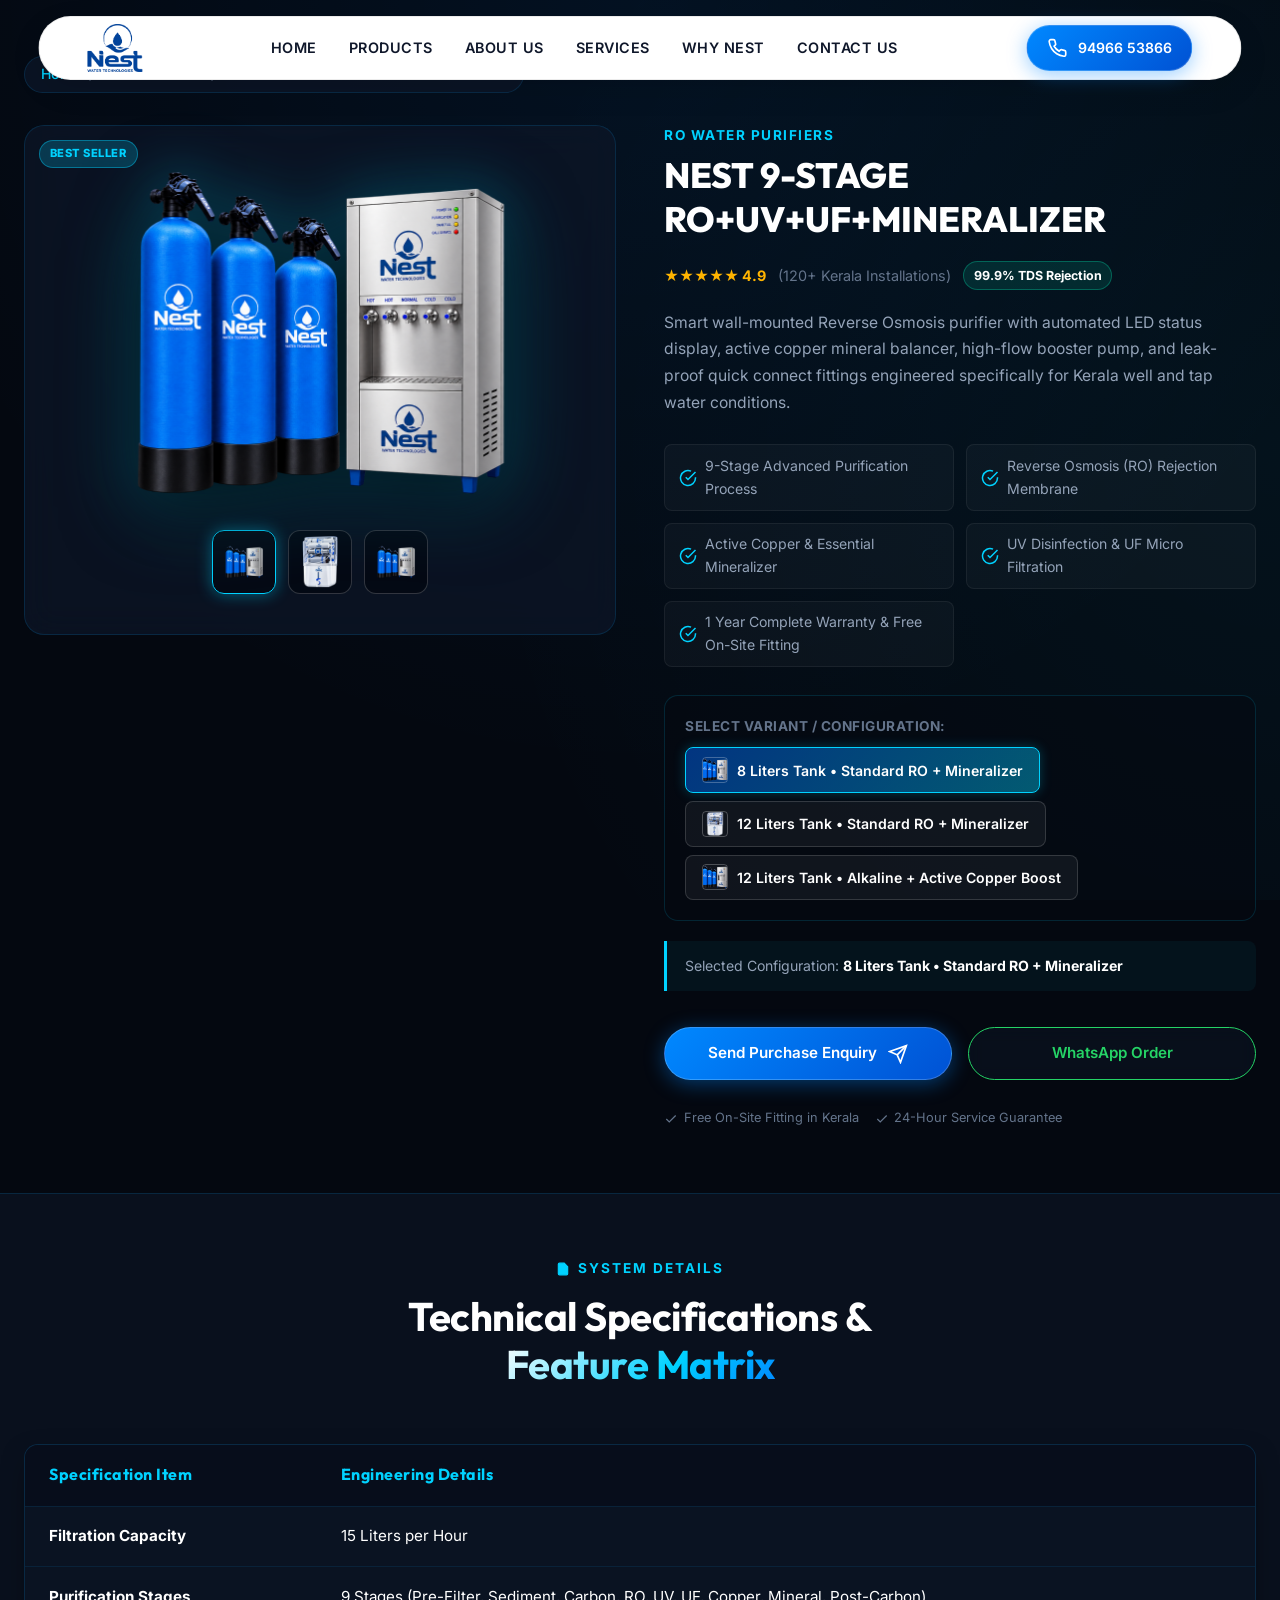
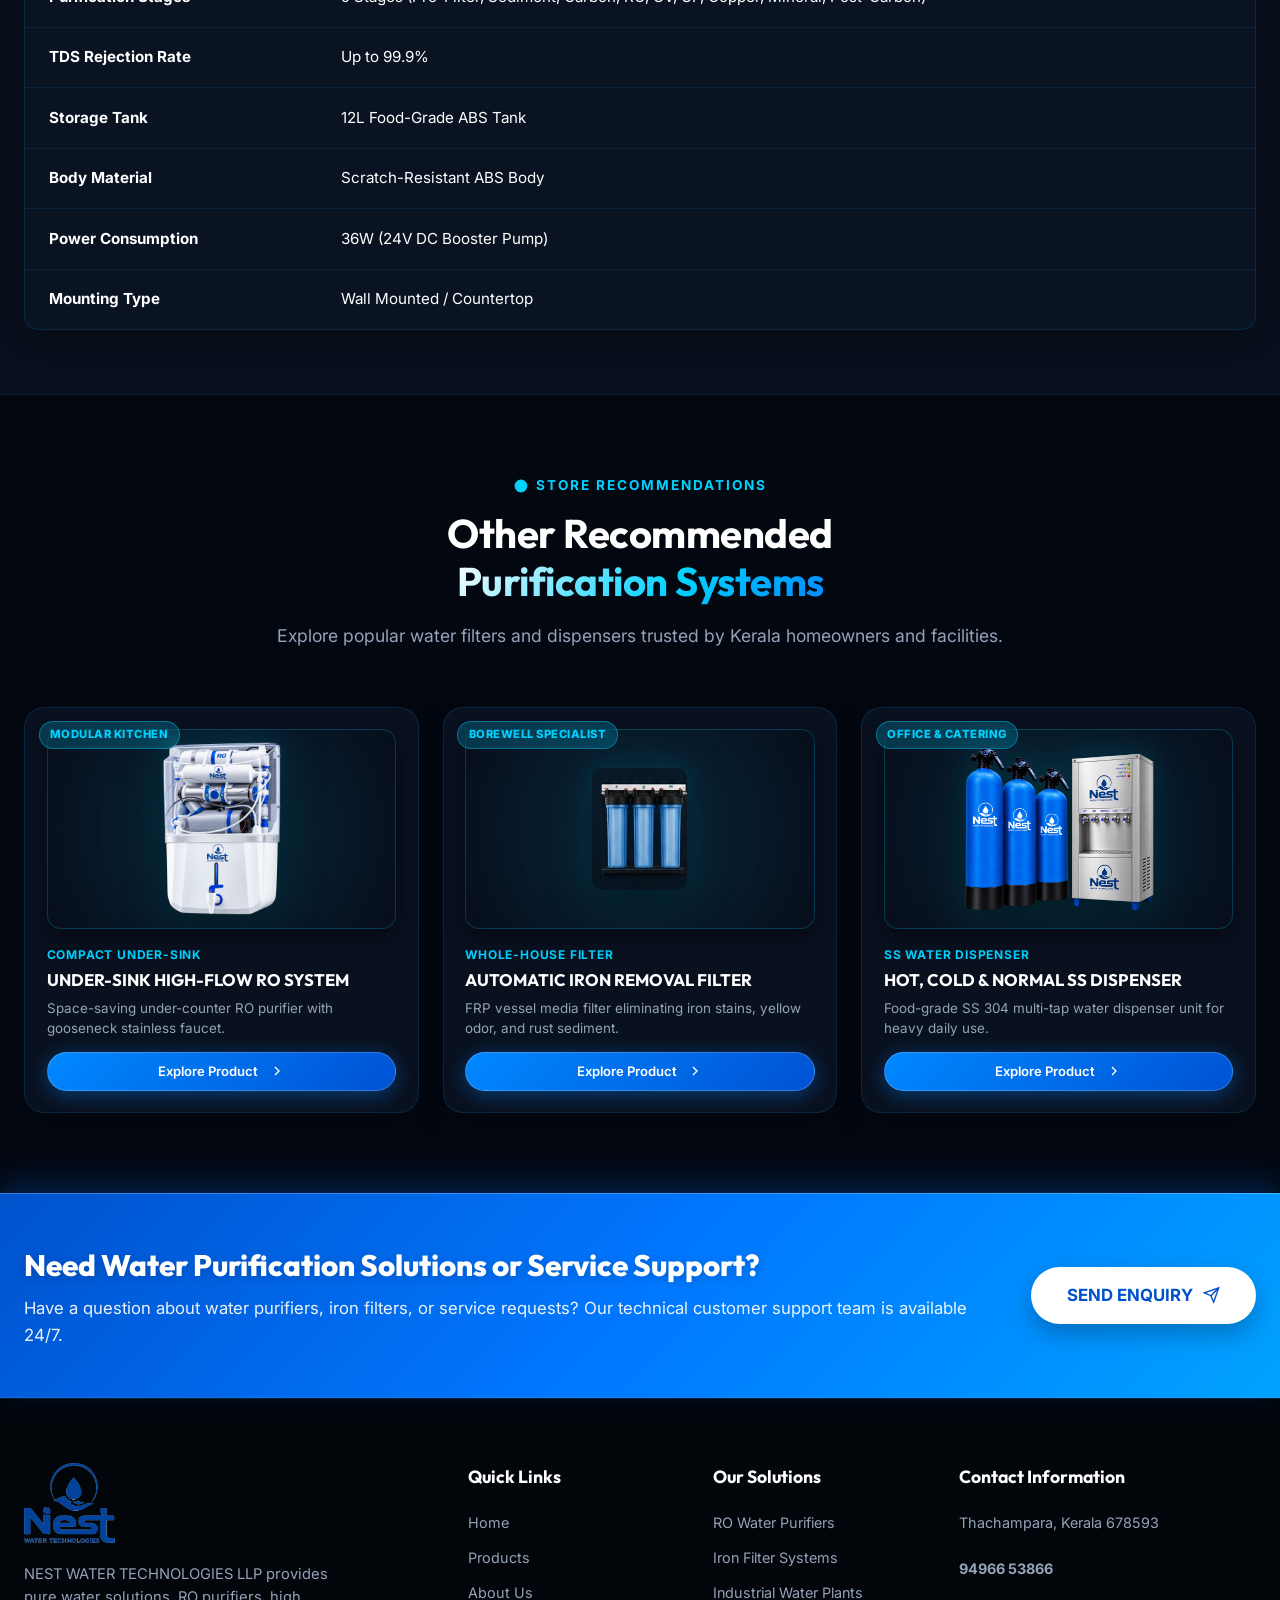
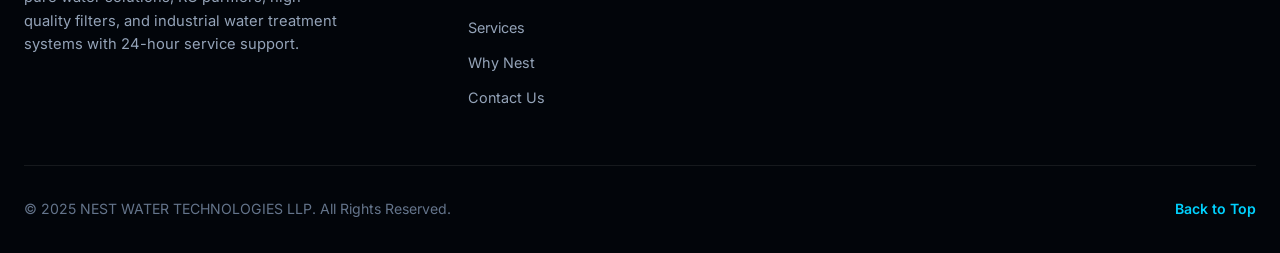
==== product-detail.html @ 517e2e7a "Make public site mobile responsive and keep admin PC desktop only" ====
<!DOCTYPE html>
<html lang="en">
<head>
  <meta charset="UTF-8">
  <meta name="viewport" content="width=device-width, initial-scale=1.0">
  <meta stroke="theme-color" content="#040810">
  
  <title id="pageTitle">Product Details | NEST Water Technologies</title>
  <meta name="description" content="Detailed specifications, custom capacity variants, and inquiry for NEST Water Technologies purifiers and filtration systems.">
  <meta name="robots" content="index, follow">

  <link rel="icon" type="image/svg+xml" href="assets/favicon.svg">
  <link rel="preconnect" href="https://fonts.googleapis.com">
  <link rel="preconnect" href="https://fonts.gstatic.com" crossorigin>
  <link href="https://fonts.googleapis.com/css2?family=Inter:wght@400;500;600;700&family=Outfit:wght@600;700;800&display=swap" rel="stylesheet">
  <link rel="stylesheet" href="styles.css">
</head>
<body>

  <!-- Header Nav -->
  <header class="site-header" id="siteHeader">
    <div class="container header-container">
      <a href="index.html" class="brand-logo" aria-label="NEST Water Technologies Homepage">
        <img src="assets/logo-exact.png" alt="NEST Water Technologies Logo" width="260" height="75">
      </a>
      <nav class="desktop-nav" aria-label="Main Navigation">
        <ul class="nav-menu">
          <li><a href="index.html" class="nav-link">HOME</a></li>
          <li><a href="products.html" class="nav-link active">PRODUCTS</a></li>
          <li><a href="about.html" class="nav-link">ABOUT US</a></li>
          <li><a href="services.html" class="nav-link">SERVICES</a></li>
          <li><a href="why-nest.html" class="nav-link">WHY NEST</a></li>
          <li><a href="contact.html" class="nav-link">CONTACT US</a></li>
        </ul>
      </nav>
      <div class="header-actions">
        <a href="tel:9496653866" class="btn btn-primary phone-cta-btn">
          <svg class="btn-icon" viewBox="0 0 24 24" fill="none" stroke="currentColor" stroke-width="2"><path d="M22 16.92v3a2 2 0 0 1-2.18 2 19.79 19.79 0 0 1-8.63-3.07 19.5 19.5 0 0 1-6-6 19.79 19.79 0 0 1-3.07-8.67A2 2 0 0 1 4.11 2h3a2 2 0 0 1 2 1.72 12.84 12.84 0 0 0 .7 2.81 2 2 0 0 1-.45 2.11L8.09 9.91a16 16 0 0 0 6 6l1.27-1.27a2 2 0 0 1 2.11-.45 12.84 12.84 0 0 0 2.81.7A2 2 0 0 1 22 16.92z"/></svg>
          <span>94966 53866</span>
        </a>
      </div>
      <button class="mobile-toggle" id="mobileToggle" aria-label="Toggle Menu" aria-expanded="false">
        <span></span><span></span><span></span>
      </button>
    </div>
  </header>

  <!-- Mobile Drawer -->
  <div class="mobile-nav-overlay" id="mobileNavOverlay" aria-hidden="true">
    <ul class="mobile-nav-links">
      <li><a href="index.html" class="mobile-nav-link">Home</a></li>
      <li><a href="products.html" class="mobile-nav-link active">Products</a></li>
      <li><a href="about.html" class="mobile-nav-link">About Us</a></li>
      <li><a href="services.html" class="mobile-nav-link">Services</a></li>
      <li><a href="why-nest.html" class="mobile-nav-link">Why Nest</a></li>
      <li><a href="contact.html" class="mobile-nav-link">Contact Us</a></li>
    </ul>
  </div>

  <main>
    <!-- Product Detail Header & Showcase -->
    <section style="padding: 3.5rem 0 4rem 0;">
      <div class="container">
        
        <!-- Breadcrumbs -->
        <div class="breadcrumb" style="margin-bottom: 2rem;">
          <a href="index.html">Home</a>
          <span class="breadcrumb-sep">/</span>
          <a href="products.html">Products Store</a>
          <span class="breadcrumb-sep">/</span>
          <span id="detailBreadcrumbTitle">NEST 9-Stage RO Purifier</span>
        </div>

        <div class="product-detail-grid">
          <!-- Left: Gallery Display -->
          <div class="detail-gallery-card">
            <span class="product-badge-pill" id="detailBadge">Best Seller</span>
            <div style="min-height: 320px; display: flex; align-items: center; justify-content: center;">
              <img id="detailMainImg" src="assets/hero-purifier-clean.png" alt="Product Image" class="detail-main-img">
            </div>
            <div class="detail-gallery-thumbs" id="detailThumbs">
              <button type="button" class="gallery-thumb-btn active" onclick="switchGalleryImg('assets/hero-purifier-clean.png', this)">
                <img src="assets/hero-purifier-clean.png" alt="Front View">
              </button>
              <button type="button" class="gallery-thumb-btn" onclick="switchGalleryImg('assets/purifier-card.png', this)">
                <img src="assets/purifier-card.png" alt="Side View">
              </button>
              <button type="button" class="gallery-thumb-btn" onclick="switchGalleryImg('assets/hero-purifier.png', this)">
                <img src="assets/hero-purifier.png" alt="System Angle">
              </button>
            </div>
          </div>

          <!-- Right: Product Info & Variant Selection -->
          <div class="detail-info-panel">
            <div>
              <div id="detailCategory" style="font-size: 0.85rem; font-weight: 700; color: var(--accent-cyan); text-transform: uppercase; letter-spacing: 1.5px; margin-bottom: 0.4rem;">
                Domestic RO Purifier
              </div>
              <h1 class="detail-product-title" id="detailTitle">NEST 9-STAGE RO+UV+UF+MINERALIZER</h1>
            </div>

            <div class="detail-rating-row">
              <span class="rating-stars">★★★★★ 4.9</span>
              <span style="color: var(--text-muted);">(120+ Kerala Installations)</span>
              <span class="rating-badge">99.9% TDS Rejection</span>
            </div>

            <p id="detailDesc" style="color: var(--text-secondary); line-height: 1.7; font-size: 0.98rem;">
              Smart wall-mounted Reverse Osmosis purifier with automated LED status display, active copper mineral balancer, high-flow booster pump, and leak-proof quick connect fittings engineered specifically for Kerala well and tap water conditions.
            </p>

            <!-- Key Feature Specs -->
            <div class="detail-highlights-list" id="detailHighlights">
              <div class="highlight-item">
                <svg viewBox="0 0 24 24" fill="none" stroke="currentColor" stroke-width="2"><path d="M22 11.08V12a10 10 0 1 1-5.93-9.14"/><polyline points="22 4 12 14.01 9 11.01"/></svg>
                <span>Reverse Osmosis (RO) Membrane</span>
              </div>
              <div class="highlight-item">
                <svg viewBox="0 0 24 24" fill="none" stroke="currentColor" stroke-width="2"><path d="M22 11.08V12a10 10 0 1 1-5.93-9.14"/><polyline points="22 4 12 14.01 9 11.01"/></svg>
                <span>Active Copper & Mineralizer</span>
              </div>
              <div class="highlight-item">
                <svg viewBox="0 0 24 24" fill="none" stroke="currentColor" stroke-width="2"><path d="M22 11.08V12a10 10 0 1 1-5.93-9.14"/><polyline points="22 4 12 14.01 9 11.01"/></svg>
                <span>UV Disinfection Chamber</span>
              </div>
              <div class="highlight-item">
                <svg viewBox="0 0 24 24" fill="none" stroke="currentColor" stroke-width="2"><path d="M22 11.08V12a10 10 0 1 1-5.93-9.14"/><polyline points="22 4 12 14.01 9 11.01"/></svg>
                <span>1 Year Complete Warranty</span>
              </div>
            </div>

            <!-- Dynamic Product Variant Picker Section (Strictly from Admin Page Data) -->
            <div class="variant-picker-section" id="productVariantSection" style="display: none;">
              <div class="variant-picker-title" id="variantLabel">SELECT VARIANT / CONFIGURATION:</div>
              <div class="variant-btn-group" id="productVariantList">
                <!-- Dynamically rendered from dbProduct.variants -->
              </div>
            </div>

            <!-- Active Selected Config Summary -->
            <div class="config-summary-box" id="configSummaryBox" style="display: none;">
              Selected Configuration: <strong id="summaryText"></strong>
            </div>

            <!-- Action CTAs -->
            <div class="detail-actions-row">
              <a id="detailEnquireLink" href="contact.html?product=NEST+9-Stage+RO" class="btn btn-primary">
                <span>Send Purchase Enquiry</span>
                <svg class="btn-icon" viewBox="0 0 24 24" fill="none" stroke="currentColor" stroke-width="2"><line x1="22" y1="2" x2="11" y2="13"></line><polygon points="22 2 15 22 11 13 2 9 22 2"></polygon></svg>
              </a>
              <a id="detailWhatsappLink" href="https://wa.me/919496653866?text=Hi%20NEST%20Water,%20I%20would%20like%20information%20and%20pricing%20for%20NEST%209-Stage%20RO%20(12%20Liters%20Tank)." target="_blank" rel="noopener" class="btn btn-outline" style="border-color: #25D366; color: #25D366;">
                <span>WhatsApp Order</span>
              </a>
            </div>

            <div style="display: flex; gap: 1rem; flex-wrap: wrap; margin-top: 0.5rem;">
              <div style="font-size: 0.8rem; color: var(--text-muted); display: flex; align-items: center; gap: 0.35rem;">
                <svg width="14" height="14" viewBox="0 0 24 24" fill="none" stroke="currentColor" stroke-width="2"><polyline points="20 6 9 17 4 12"/></svg>
                <span>Free On-Site Fitting in Kerala</span>
              </div>
              <div style="font-size: 0.8rem; color: var(--text-muted); display: flex; align-items: center; gap: 0.35rem;">
                <svg width="14" height="14" viewBox="0 0 24 24" fill="none" stroke="currentColor" stroke-width="2"><polyline points="20 6 9 17 4 12"/></svg>
                <span>24-Hour Service Guarantee</span>
              </div>
            </div>

          </div>
        </div>

      </div>
    </section>

    <!-- Technical Specification & Features Tab Section -->
    <section style="padding: 4rem 0; background: rgba(13, 22, 39, 0.6); border-top: 1px solid var(--border-color);">
      <div class="container">
        <div class="section-header">
          <div class="eyebrow">
            <svg viewBox="0 0 24 24" fill="none" stroke="currentColor" stroke-width="2"><path d="M14 2H6a2 2 0 0 0-2 2v16a2 2 0 0 0 2 2h12a2 2 0 0 0 2-2V8z"></path><polyline points="14 2 14 8 20 8"></polyline><line x1="16" y1="13" x2="8" y2="13"></line><line x1="16" y1="17" x2="8" y2="17"></line><polyline points="10 9 9 9 8 9"></polyline></svg>
            <span>SYSTEM DETAILS</span>
          </div>
          <h2 class="section-title">Technical Specifications &<br><span class="glow-text">Feature Matrix</span></h2>
        </div>

        <div class="comparison-table-wrapper" style="margin-top: 2rem;">
          <table class="comparison-table">
            <thead>
              <tr>
                <th>Specification Item</th>
                <th>Engineering Details</th>
              </tr>
            </thead>
            <tbody id="detailSpecsBody">
              <tr>
                <td><strong>Purification Technology</strong></td>
                <td>Reverse Osmosis (RO) + Ultra Violet (UV) + Ultra Filtration (UF) + Active Mineralizer</td>
              </tr>
              <tr>
                <td><strong>Purification Capacity</strong></td>
                <td>Up to 15 Liters per Hour (at standard feed water pressure)</td>
              </tr>
              <tr>
                <td><strong>Feed Water TDS Range</strong></td>
                <td>Suitable for Raw Water TDS up to 2,000 PPM (Borewell, Well, Municipal Water)</td>
              </tr>
              <tr>
                <td><strong>TDS Rejection Rate</strong></td>
                <td>95% to 99.9% Heavy Contaminant & Heavy Metal Removal</td>
              </tr>
              <tr>
                <td><strong>Membrane Type</strong></td>
                <td>High-Rejection Thin Film Composite (TFC) 80 GPD Element</td>
              </tr>
              <tr>
                <td><strong>Power Requirement</strong></td>
                <td>230V AC, 50Hz (Consumes < 35W during active operation)</td>
              </tr>
              <tr>
                <td><strong>On-Site Service Warranty</strong></td>
                <td>1 Year Comprehensive Warranty + Free Filter Inspection & SLA</td>
              </tr>
            </tbody>
          </table>
        </div>
      </div>
    </section>

    <!-- OTHER PRODUCTS RECOMMENDATION SECTION (E-Commerce Style) -->
    <section class="recommendations-section">
      <div class="container">
        <div class="section-header center">
          <div class="eyebrow">
            <svg viewBox="0 0 24 24" fill="none" stroke="currentColor" stroke-width="2"><circle cx="12" cy="12" r="10"/><path d="M12 16v-4"/><path d="M12 8h.01"/></svg>
            <span>STORE RECOMMENDATIONS</span>
          </div>
          <h2 class="section-title">Other Recommended<br><span class="glow-text">Purification Systems</span></h2>
          <p class="section-subtitle">Explore popular water filters and dispensers trusted by Kerala homeowners and facilities.</p>
        </div>

        <div class="store-products-grid" style="margin-top: 3rem;" id="recommendationsGrid">

          <!-- Recommended 1 -->
          <a href="product-detail.html?id=under-sink-ro" class="glass-card product-card store-product-card">
            <div class="product-badge-pill">Modular Kitchen</div>
            <div class="product-image-box">
              <img src="assets/purifier-card.png" alt="Under-Sink RO System">
            </div>
            <div class="product-category">Compact Under-Sink</div>
            <h3 class="product-title">UNDER-SINK HIGH-FLOW RO SYSTEM</h3>
            <p class="product-desc">Space-saving under-counter RO purifier with gooseneck stainless faucet.</p>
            <div class="btn btn-primary" style="width: 100%; justify-content: center; margin-top: auto; padding: 0.5rem 1rem; font-size: 0.82rem;">
              <span>Explore Product</span>
              <svg width="16" height="16" viewBox="0 0 24 24" fill="none" stroke="currentColor" stroke-width="2"><polyline points="9 18 15 12 9 6"></polyline></svg>
            </div>
          </a>

          <!-- Recommended 2 -->
          <a href="product-detail.html?id=iron-removal-filter" class="glass-card product-card store-product-card">
            <div class="product-badge-pill">Borewell Specialist</div>
            <div class="product-image-box">
              <img src="assets/filter-card.png" alt="Iron Removal Water Filter">
            </div>
            <div class="product-category">Whole-House Filter</div>
            <h3 class="product-title">AUTOMATIC IRON REMOVAL FILTER</h3>
            <p class="product-desc">FRP vessel media filter eliminating iron stains, yellow odor, and rust sediment.</p>
            <div class="btn btn-primary" style="width: 100%; justify-content: center; margin-top: auto; padding: 0.5rem 1rem; font-size: 0.82rem;">
              <span>Explore Product</span>
              <svg width="16" height="16" viewBox="0 0 24 24" fill="none" stroke="currentColor" stroke-width="2"><polyline points="9 18 15 12 9 6"></polyline></svg>
            </div>
          </a>

          <!-- Recommended 3 -->
          <a href="product-detail.html?id=ss-dispenser" class="glass-card product-card store-product-card">
            <div class="product-badge-pill">Office & Catering</div>
            <div class="product-image-box">
              <img src="assets/hero-purifier.png" alt="SS Water Dispenser">
            </div>
            <div class="product-category">SS Water Dispenser</div>
            <h3 class="product-title">HOT, COLD & NORMAL SS DISPENSER</h3>
            <p class="product-desc">Food-grade SS 304 multi-tap water dispenser unit for heavy daily use.</p>
            <div class="btn btn-primary" style="width: 100%; justify-content: center; margin-top: auto; padding: 0.5rem 1rem; font-size: 0.82rem;">
              <span>Explore Product</span>
              <svg width="16" height="16" viewBox="0 0 24 24" fill="none" stroke="currentColor" stroke-width="2"><polyline points="9 18 15 12 9 6"></polyline></svg>
            </div>
          </a>

        </div>
      </div>
    </section>

    <!-- Full-Width Blue Bar CTA Banner (Above Footer) -->
    <section class="enquiry-cta-bar">
      <div class="container">
        <div class="cta-bar-content">
          <div class="cta-bar-text">
            <h3 class="cta-bar-title">Need Water Purification Solutions or Service Support?</h3>
            <p class="cta-bar-sub">Have a question about water purifiers, iron filters, or service requests? Our technical customer support team is available 24/7.</p>
          </div>
          <div class="cta-bar-action">
            <a href="contact.html" class="btn btn-light cta-send-enquiry-btn" id="productDetailFooterEnquiryBtn">
              <span>SEND ENQUIRY</span>
              <svg class="btn-icon" viewBox="0 0 24 24" fill="none" stroke="currentColor" stroke-width="2">
                <line x1="22" y1="2" x2="11" y2="13"></line>
                <polygon points="22 2 15 22 11 13 2 9 22 2"></polygon>
              </svg>
            </a>
          </div>
        </div>
      </div>
    </section>
  </main>

  <!-- Footer -->
  <footer class="site-footer">
    <div class="container">
      <div class="footer-grid">
        <div class="footer-brand">
          <img src="assets/logo-exact.png" alt="NEST Water Technologies Logo" width="260" height="75" loading="lazy">
          <p>NEST WATER TECHNOLOGIES LLP provides pure water solutions, RO purifiers, high quality filters, and industrial water treatment systems with 24-hour service support.</p>
        </div>
        <div>
          <h4 class="footer-title">Quick Links</h4>
          <div class="footer-links">
            <a href="index.html">Home</a>
            <a href="products.html">Products</a>
            <a href="about.html">About Us</a>
            <a href="services.html">Services</a>
            <a href="why-nest.html">Why Nest</a>
            <a href="contact.html">Contact Us</a>
          </div>
        </div>
        <div>
          <h4 class="footer-title">Our Solutions</h4>
          <div class="footer-links">
            <a href="products.html#ro-purifiers">RO Water Purifiers</a>
            <a href="products.html#water-filters">Iron Filter Systems</a>
            <a href="products.html#industrial">Industrial Water Plants</a>
          </div>
        </div>
        <div>
          <h4 class="footer-title">Contact Information</h4>
          <div class="footer-links">
            <p style="color: var(--text-secondary); font-size: 0.9rem;">Thachampara, Kerala 678593</p>
            <p style="font-size: 1.1rem; font-weight: 700; color: var(--accent-cyan); margin-top: 0.5rem;">
              <a href="tel:9496653866">94966 53866</a>
            </p>
          </div>
        </div>
      </div>
      <div class="footer-bottom">
        <div>© 2025 NEST WATER TECHNOLOGIES LLP. All Rights Reserved.</div>
        <a href="#siteHeader" class="back-to-top" id="backToTop"><span>Back to Top</span></a>
      </div>
    </div>
  </footer>

  <script src="js/store-db.js"></script>
  <script src="js/main.js"></script>
</body>
</html>
---- styles.css ----
/* ==========================================================================
   NEST WATER TECHNOLOGIES LLP - Main Design System & CSS Styles
   Visual Style: Dark Navy, Deep Blue Gradients, Cyan Glow, Glassmorphism
   ========================================================================== */

/* --------------------------------------------------------------------------
   1. Design System & CSS Custom Properties
   -------------------------------------------------------------------------- */
:root {
  /* Colors */
  --bg-dark: #040810;
  --bg-navy: #070E1B;
  --bg-navy-light: #0D1627;
  --bg-card: rgba(13, 22, 39, 0.7);
  --bg-card-hover: rgba(18, 30, 52, 0.85);
  
  --border-color: rgba(0, 168, 255, 0.15);
  --border-color-glow: rgba(0, 210, 255, 0.4);
  
  --accent-cyan: #00D2FF;
  --accent-blue: #0088FF;
  --accent-deep-blue: #0055FF;
  --accent-glow: rgba(0, 210, 255, 0.25);

  --text-primary: #FFFFFF;
  --text-secondary: #94A3B8;
  --text-muted: #64748B;
  
  /* Fonts */
  --font-heading: 'Outfit', -apple-system, BlinkMacSystemFont, 'Segoe UI', Roboto, sans-serif;
  --font-body: 'Inter', -apple-system, BlinkMacSystemFont, 'Segoe UI', Roboto, sans-serif;
  
  /* Layout */
  --container-max: 1280px;
  --header-height: 80px;
  --radius-sm: 8px;
  --radius-md: 14px;
  --radius-lg: 20px;
  --radius-full: 9999px;
  
  /* Transitions */
  --transition-fast: 0.2s cubic-bezier(0.4, 0, 0.2, 1);
  --transition-normal: 0.35s cubic-bezier(0.4, 0, 0.2, 1);
  --transition-slow: 0.5s cubic-bezier(0.4, 0, 0.2, 1);

  /* Shadows & Glows */
  --shadow-card: 0 10px 30px -10px rgba(0, 0, 0, 0.6);
  --glow-cyan: 0 0 25px rgba(0, 210, 255, 0.3);
  --glow-blue: 0 0 35px rgba(0, 136, 255, 0.25);
}

/* --------------------------------------------------------------------------
   2. Reset & General Setup
   -------------------------------------------------------------------------- */
*, *::before, *::after {
  box-sizing: border-box;
  margin: 0;
  padding: 0;
}

html {
  scroll-behavior: smooth;
  font-size: 16px;
  overflow-x: hidden;
}

body {
  font-family: var(--font-body);
  background-color: var(--bg-dark);
  color: var(--text-primary);
  line-height: 1.6;
  overflow-x: hidden;
  -webkit-font-smoothing: antialiased;
  -moz-osx-font-smoothing: grayscale;
  background-image: 
    radial-gradient(circle at 50% 0%, rgba(0, 136, 255, 0.08) 0%, transparent 70%),
    radial-gradient(circle at 100% 50%, rgba(0, 210, 255, 0.05) 0%, transparent 60%);
  background-attachment: fixed;
}

img, svg {
  max-width: 100%;
  height: auto;
  display: block;
}

a {
  color: inherit;
  text-decoration: none;
  transition: color var(--transition-fast);
}

button, input, select, textarea {
  font-family: inherit;
  font-size: inherit;
  outline: none;
  border: none;
  background: none;
}

button {
  cursor: pointer;
}

ul {
  list-style: none;
}

/* Container */
.container {
  width: 100%;
  max-width: var(--container-max);
  margin: 0 auto;
  padding: 0 1.5rem;
}

/* Section Common Styles */
.section-padding {
  padding: 5rem 0;
}

.section-header {
  text-align: center;
  max-width: 750px;
  margin: 0 auto 3.5rem auto;
}

.eyebrow {
  display: inline-flex;
  align-items: center;
  gap: 0.5rem;
  font-family: var(--font-body);
  font-size: 0.85rem;
  font-weight: 700;
  text-transform: uppercase;
  letter-spacing: 2px;
  color: var(--accent-cyan);
  margin-bottom: 0.75rem;
}

.eyebrow svg {
  width: 14px;
  height: 14px;
  fill: var(--accent-cyan);
}

.section-title {
  font-family: var(--font-heading);
  font-size: 2.5rem;
  font-weight: 700;
  line-height: 1.2;
  color: var(--text-primary);
  margin-bottom: 1rem;
  letter-spacing: -0.5px;
}

.section-subtitle {
  font-size: 1.1rem;
  color: var(--text-secondary);
  line-height: 1.7;
}

/* Glow Text Utility */
.glow-text {
  background: linear-gradient(135deg, #FFFFFF 0%, var(--accent-cyan) 60%, var(--accent-blue) 100%);
  -webkit-background-clip: text;
  -webkit-text-fill-color: transparent;
  display: inline-block;
}

/* --------------------------------------------------------------------------
   3. Glass Cards & Styling Components
   -------------------------------------------------------------------------- */
.glass-card {
  background: var(--bg-card);
  backdrop-filter: blur(16px);
  -webkit-backdrop-filter: blur(16px);
  border: 1px solid var(--border-color);
  border-radius: var(--radius-md);
  box-shadow: var(--shadow-card);
  transition: transform var(--transition-normal), border-color var(--transition-normal), box-shadow var(--transition-normal);
}

.glass-card:hover {
  transform: translateY(-4px);
  border-color: var(--border-color-glow);
  box-shadow: 0 15px 35px -10px rgba(0, 168, 255, 0.25);
  background: var(--bg-card-hover);
}

/* Buttons */
.btn {
  display: inline-flex;
  align-items: center;
  justify-content: center;
  gap: 0.65rem;
  padding: 0.85rem 1.75rem;
  font-family: var(--font-body);
  font-size: 0.95rem;
  font-weight: 600;
  border-radius: var(--radius-full);
  transition: all var(--transition-fast);
  white-space: nowrap;
}

.btn-primary {
  background: linear-gradient(135deg, var(--accent-blue) 0%, #0052D4 100%);
  color: var(--text-primary);
  box-shadow: 0 4px 20px rgba(0, 136, 255, 0.4);
  border: 1px solid rgba(255, 255, 255, 0.2);
}

.btn-primary:hover {
  background: linear-gradient(135deg, var(--accent-cyan) 0%, var(--accent-blue) 100%);
  box-shadow: 0 6px 25px rgba(0, 210, 255, 0.6);
  transform: translateY(-2px);
}

.btn-outline {
  background: rgba(13, 22, 39, 0.5);
  color: var(--text-primary);
  border: 1px solid var(--border-color-glow);
  backdrop-filter: blur(8px);
}

.btn-outline:hover {
  background: rgba(0, 210, 255, 0.1);
  border-color: var(--accent-cyan);
  color: var(--accent-cyan);
  transform: translateY(-2px);
}

.btn-icon {
  width: 20px;
  height: 20px;
  transition: transform var(--transition-fast);
}

.btn:hover .btn-icon {
  transform: translateX(4px);
}

/* --------------------------------------------------------------------------
   4. Header & Navigation
   -------------------------------------------------------------------------- */
.site-header {
  position: fixed;
  top: 1rem;
  left: 50%;
  transform: translateX(-50%);
  width: min(94%, 1240px);
  height: 64px;
  z-index: 1000;
  background-color: #ffffff;
  border: 1px solid rgba(0, 0, 0, 0.08);
  border-radius: var(--radius-full);
  box-shadow: 0 10px 30px rgba(0, 0, 0, 0.1);
  padding: 0 1.5rem;
  transition: all var(--transition-normal);
}

.site-header.scrolled {
  background-color: rgba(255, 255, 255, 0.96);
  backdrop-filter: blur(16px);
  -webkit-backdrop-filter: blur(16px);
  border-color: rgba(0, 0, 0, 0.12);
  box-shadow: 0 12px 35px rgba(0, 0, 0, 0.15);
  top: 0.75rem;
}

.header-container {
  display: flex;
  align-items: center;
  justify-content: space-between;
  height: 100%;
}

.brand-logo {
  display: flex;
  align-items: center;
}

.brand-logo img {
  height: 48px;
  width: auto;
  max-width: 220px;
  object-fit: contain;
  transition: transform var(--transition-fast);
}

.brand-logo:hover img {
  transform: scale(1.04);
}

/* Desktop Nav Links */
.nav-menu {
  display: flex;
  align-items: center;
  gap: 2rem;
}

.nav-link {
  font-size: 0.9rem;
  font-weight: 600;
  color: #0F172A;
  letter-spacing: 0.5px;
  position: relative;
  padding: 0.5rem 0;
}

.nav-link:hover,
.nav-link.active {
  color: var(--accent-deep-blue);
}

.nav-link::after {
  content: '';
  position: absolute;
  bottom: 0;
  left: 0;
  width: 0;
  height: 2.5px;
  background: var(--accent-deep-blue);
  transition: width var(--transition-fast);
  box-shadow: 0 0 8px rgba(0, 85, 255, 0.4);
}

.nav-link:hover::after,
.nav-link.active::after {
  width: 100%;
}

.header-actions {
  display: flex;
  align-items: center;
  gap: 1rem;
}

.phone-cta-btn {
  padding: 0.65rem 1.25rem;
  font-size: 0.88rem;
}

/* Mobile Hamburger Toggle */
.mobile-toggle {
  display: none;
  flex-direction: column;
  justify-content: space-around;
  width: 32px;
  height: 32px;
  background: transparent;
  border: none;
  cursor: pointer;
  z-index: 1001;
}

.mobile-toggle span {
  width: 100%;
  height: 2.5px;
  background-color: #0F172A;
  border-radius: 2px;
  transition: all var(--transition-normal);
}

.mobile-toggle.active span:nth-child(1) {
  transform: rotate(45deg) translate(6px, 6px);
}

.mobile-toggle.active span:nth-child(2) {
  opacity: 0;
}

.mobile-toggle.active span:nth-child(3) {
  transform: rotate(-45deg) translate(6px, -6px);
}

/* Mobile Navigation Overlay */
.mobile-nav-overlay {
  position: fixed;
  top: 0;
  left: 0;
  width: 100%;
  height: 100vh;
  background: rgba(4, 8, 16, 0.96);
  backdrop-filter: blur(24px);
  -webkit-backdrop-filter: blur(24px);
  z-index: 999;
  display: flex;
  flex-direction: column;
  justify-content: center;
  align-items: center;
  gap: 2rem;
  opacity: 0;
  visibility: hidden;
  transition: opacity var(--transition-normal), visibility var(--transition-normal);
}

.mobile-nav-overlay.active {
  opacity: 1;
  visibility: visible;
}

.mobile-nav-links {
  display: flex;
  flex-direction: column;
  align-items: center;
  gap: 1.5rem;
}

.mobile-nav-link {
  font-family: var(--font-heading);
  font-size: 1.5rem;
  font-weight: 600;
  color: var(--text-primary);
}

.mobile-nav-link:hover {
  color: var(--accent-cyan);
}

/* --------------------------------------------------------------------------
   5. Hero Section
   -------------------------------------------------------------------------- */
.hero-section {
  position: relative;
  padding-top: calc(var(--header-height) + 3rem);
  padding-bottom: 5rem;
  min-height: 100vh;
  display: flex;
  align-items: center;
  overflow: hidden;
  background: radial-gradient(circle at 75% 30%, rgba(0, 85, 255, 0.15) 0%, transparent 50%),
              radial-gradient(circle at 20% 70%, rgba(0, 210, 255, 0.08) 0%, transparent 60%);
}

.hero-grid {
  display: grid;
  grid-template-columns: 1fr 1.25fr;
  gap: 3rem;
  align-items: center;
}

.hero-content {
  z-index: 2;
}

.hero-title {
  font-family: var(--font-heading);
  font-size: 3.8rem;
  font-weight: 800;
  line-height: 1.05;
  letter-spacing: -1.5px;
  margin-bottom: 1.25rem;
  text-transform: uppercase;
}

.hero-subtitle {
  font-size: 1.2rem;
  color: var(--text-secondary);
  margin-bottom: 2rem;
  max-width: 540px;
}

.hero-actions {
  display: flex;
  align-items: center;
  gap: 1.25rem;
  margin-bottom: 3rem;
  flex-wrap: wrap;
}

/* --------------------------------------------------------------------------
   Creative Animated Elements on & around Filter Image
   -------------------------------------------------------------------------- */

/* Multi-layer Ambient Aura Glows */
.hero-aura-glow {
  position: absolute;
  top: 50%;
  left: 50%;
  transform: translate(-50%, -50%);
  width: 120%;
  height: 120%;
  background: radial-gradient(circle, rgba(0, 210, 255, 0.25) 0%, rgba(0, 85, 255, 0.12) 45%, transparent 70%);
  filter: blur(50px);
  z-index: -1;
  pointer-events: none;
}

.hero-aura-ring {
  position: absolute;
  top: 50%;
  left: 50%;
  transform: translate(-50%, -50%);
  border-radius: 50%;
  border: 1px dashed rgba(0, 210, 255, 0.25);
  pointer-events: none;
}

.aura-ring-1 {
  width: 720px;
  height: 720px;
  animation: auraRotate 25s linear infinite;
}

.aura-ring-2 {
  width: 860px;
  height: 860px;
  border-style: dotted;
  border-color: rgba(0, 136, 255, 0.18);
  animation: auraRotateReverse 35s linear infinite;
}

@keyframes auraRotate {
  from { transform: translate(-50%, -50%) rotate(0deg); }
  to { transform: translate(-50%, -50%) rotate(360deg); }
}

@keyframes auraRotateReverse {
  from { transform: translate(-50%, -50%) rotate(360deg); }
  to { transform: translate(-50%, -50%) rotate(0deg); }
}

/* Creative Floating Tech Badges */
.hero-chips-container {
  display: contents;
}

.floating-chip {
  position: absolute;
  display: flex;
  align-items: center;
  gap: 0.75rem;
  padding: 0.65rem 1rem;
  background: rgba(7, 14, 27, 0.85);
  border: 1px solid var(--border-color-glow);
  border-radius: var(--radius-md);
  backdrop-filter: blur(16px);
  -webkit-backdrop-filter: blur(16px);
  box-shadow: 0 12px 30px rgba(0, 0, 0, 0.6), var(--glow-cyan);
  z-index: 5;
  transition: transform var(--transition-normal), border-color var(--transition-normal);
}

.floating-chip:hover {
  transform: translateY(-4px) scale(1.04) !important;
  border-color: var(--accent-cyan);
  box-shadow: 0 16px 35px rgba(0, 210, 255, 0.25);
}

.chip-top-left {
  top: 8%;
  left: -8%;
}

.chip-top-right {
  top: 15%;
  right: -8%;
}

.chip-bottom-left {
  bottom: 18%;
  left: -10%;
}

.chip-bottom-right {
  bottom: 10%;
  right: -6%;
}

.chip-icon-box {
  width: 36px;
  height: 36px;
  border-radius: var(--radius-sm);
  background: rgba(0, 210, 255, 0.12);
  border: 1px solid rgba(0, 210, 255, 0.3);
  display: flex;
  align-items: center;
  justify-content: center;
  color: var(--accent-cyan);
  flex-shrink: 0;
}

.chip-icon-box svg {
  width: 18px;
  height: 18px;
}

.chip-title {
  font-family: var(--font-heading);
  font-size: 0.85rem;
  font-weight: 700;
  color: var(--text-primary);
  line-height: 1.1;
}

.chip-sub {
  font-size: 0.7rem;
  color: var(--text-muted);
}

/* Floating Animations */
.float-anim-1 {
  animation: floatLevitate 5s ease-in-out infinite;
}

.float-anim-2 {
  animation: floatLevitate 6s ease-in-out 1s infinite;
}

.float-anim-3 {
  animation: floatLevitate 5.5s ease-in-out 2s infinite;
}

.float-anim-4 {
  animation: floatLevitate 6.5s ease-in-out 0.5s infinite;
}

@keyframes floatLevitate {
  0%, 100% { transform: translateY(0px); }
  50% { transform: translateY(-10px); }
}

/* Live LED Pulse Dot */
.status-pulse-box {
  position: relative;
  background: rgba(16, 185, 129, 0.15);
  border-color: rgba(16, 185, 129, 0.4);
}

.live-dot-pulse {
  width: 10px;
  height: 10px;
  background-color: #10B981;
  border-radius: 50%;
  box-shadow: 0 0 10px #10B981;
  animation: blinkLed 1.5s infinite;
}

@keyframes blinkLed {
  0%, 100% { opacity: 1; transform: scale(1); }
  50% { opacity: 0.4; transform: scale(0.85); }
}

/* Interactive Hotspots on Purifier Filter Image */
.filter-hotspot {
  position: absolute;
  z-index: 10;
}

.spot-display {
  top: 12%;
  left: 52%;
}

.spot-membrane {
  top: 32%;
  left: 48%;
}

.spot-uv {
  top: 76%;
  left: 45%;
}

.hotspot-trigger {
  position: relative;
  width: 32px;
  height: 32px;
  background: transparent;
  border: none;
  cursor: pointer;
  display: flex;
  align-items: center;
  justify-content: center;
}

.hotspot-ring {
  position: absolute;
  width: 100%;
  height: 100%;
  border-radius: 50%;
  border: 2px solid var(--accent-cyan);
  background: rgba(0, 210, 255, 0.2);
  animation: hotspotRingPulse 2s infinite ease-out;
}

.hotspot-core {
  position: relative;
  width: 10px;
  height: 10px;
  border-radius: 50%;
  background: var(--accent-cyan);
  box-shadow: 0 0 14px var(--accent-cyan), 0 0 20px var(--accent-blue);
  border: 1px solid rgba(255, 255, 255, 0.6);
}

@keyframes hotspotRingPulse {
  0% { transform: scale(0.6); opacity: 0.9; }
  100% { transform: scale(2.4); opacity: 0; }
}

.hotspot-popover {
  position: absolute;
  bottom: 40px;
  left: 50%;
  transform: translateX(-50%) translateY(8px);
  width: 230px;
  background: rgba(4, 8, 16, 0.95);
  border: 1px solid var(--border-color-glow);
  border-radius: var(--radius-sm);
  padding: 0.85rem 1rem;
  backdrop-filter: blur(16px);
  -webkit-backdrop-filter: blur(16px);
  box-shadow: 0 15px 35px rgba(0, 0, 0, 0.85), var(--glow-cyan);
  opacity: 0;
  visibility: hidden;
  transition: opacity 0.3s ease, transform 0.3s ease, visibility 0.3s;
  pointer-events: none;
}

.filter-hotspot:hover .hotspot-popover,
.filter-hotspot.active .hotspot-popover {
  opacity: 1;
  visibility: visible;
  transform: translateX(-50%) translateY(0px);
  pointer-events: auto;
}

.popover-badge {
  font-size: 0.65rem;
  font-weight: 700;
  letter-spacing: 1.2px;
  color: var(--accent-cyan);
  margin-bottom: 0.25rem;
}

.popover-title {
  font-family: var(--font-heading);
  font-size: 0.9rem;
  font-weight: 700;
  color: #ffffff;
  margin-bottom: 0.25rem;
}

.popover-text {
  font-size: 0.78rem;
  color: var(--text-secondary);
  line-height: 1.4;
}

/* Hero Trust Indicators */
.hero-trust-grid {
  display: grid;
  grid-template-columns: repeat(3, 1fr);
  gap: 1rem;
  padding-top: 1.5rem;
  border-top: 1px solid rgba(255, 255, 255, 0.1);
}

.trust-item {
  display: flex;
  align-items: center;
  gap: 0.75rem;
}

.trust-icon-box {
  width: 42px;
  height: 42px;
  border-radius: var(--radius-sm);
  background: rgba(0, 210, 255, 0.1);
  border: 1px solid rgba(0, 210, 255, 0.2);
  display: flex;
  align-items: center;
  justify-content: center;
  color: var(--accent-cyan);
  flex-shrink: 0;
}

.trust-icon-box svg {
  width: 20px;
  height: 20px;
}

.trust-text-val {
  font-family: var(--font-heading);
  font-weight: 700;
  font-size: 1.1rem;
  color: var(--text-primary);
  line-height: 1.2;
}

.trust-text-lbl {
  font-size: 0.8rem;
  color: var(--text-muted);
}

/* Hero Visual Showcase */
.hero-visual {
  position: relative;
  display: flex;
  justify-content: center;
  align-items: center;
  z-index: 1;
}

.hero-visual-container {
  position: relative;
  width: 100%;
  max-width: 840px;
  padding: 1rem 0;
  overflow: visible;
}

.purifier-img-wrapper {
  position: relative;
  width: 100%;
  overflow: visible;
  display: flex;
  justify-content: center;
}



/* Floating Energy Particles */
.hero-particles-bg {
  position: absolute;
  inset: 0;
  pointer-events: none;
  z-index: 2;
}

.hero-particle {
  position: absolute;
  border-radius: 50%;
  background: radial-gradient(circle, var(--accent-cyan) 0%, rgba(0, 210, 255, 0) 70%);
  box-shadow: 0 0 10px var(--accent-cyan);
  opacity: 0;
}

.hero-particle.p1 {
  width: 8px;
  height: 8px;
  bottom: 10%;
  left: 20%;
  animation: riseParticle 6s ease-in-out infinite;
}

.hero-particle.p2 {
  width: 12px;
  height: 12px;
  bottom: 20%;
  right: 15%;
  animation: riseParticle 7s ease-in-out 1.5s infinite;
}

.hero-particle.p3 {
  width: 6px;
  height: 6px;
  bottom: 5%;
  left: 55%;
  animation: riseParticle 5s ease-in-out 3s infinite;
}

.hero-particle.p4 {
  width: 10px;
  height: 10px;
  bottom: 30%;
  left: 10%;
  animation: riseParticle 8s ease-in-out 0.8s infinite;
}

@keyframes riseParticle {
  0% { transform: translateY(0px) scale(0.6); opacity: 0; }
  30% { opacity: 0.8; }
  80% { opacity: 0.6; }
  100% { transform: translateY(-160px) scale(1.3); opacity: 0; }
}

.hero-glow-bg {
  position: absolute;
  top: 50%;
  left: 50%;
  transform: translate(-50%, -50%);
  width: 120%;
  height: 120%;
  background: radial-gradient(circle, rgba(0, 170, 255, 0.3) 0%, rgba(0, 85, 255, 0.1) 50%, transparent 75%);
  filter: blur(40px);
  z-index: -1;
  pointer-events: none;
}

.hero-purifier-img {
  width: 100%;
  height: auto;
  max-height: 780px;
  object-fit: contain;
  filter: drop-shadow(0 20px 40px rgba(0, 0, 0, 0.8)) drop-shadow(0 0 35px rgba(0, 210, 255, 0.35));
  animation: floatProduct 6s ease-in-out infinite;
}

@keyframes floatProduct {
  0%, 100% { transform: translateY(0px); }
  50% { transform: translateY(-12px); }
}

/* Visually Hidden SEO H1 */
.seo-h1-hidden {
  position: absolute;
  width: 1px;
  height: 1px;
  padding: 0;
  margin: -1px;
  overflow: hidden;
  clip: rect(0, 0, 0, 0);
  white-space: nowrap;
  border: 0;
}

/* --------------------------------------------------------------------------
   6. Products Section
   -------------------------------------------------------------------------- */
.products-grid {
  display: grid;
  grid-template-columns: repeat(3, 1fr);
  gap: 2rem;
}

.product-card {
  padding: 2rem;
  display: flex;
  flex-direction: column;
  height: 100%;
  position: relative;
  overflow: hidden;
}

.product-image-box {
  width: 100%;
  height: 240px;
  display: flex;
  align-items: center;
  justify-content: center;
  margin-bottom: 1.5rem;
  position: relative;
  background: radial-gradient(circle at 50% 50%, rgba(0, 210, 255, 0.14) 0%, rgba(7, 14, 27, 0.85) 100%);
  border-radius: 16px;
  border: 1px solid rgba(0, 210, 255, 0.25);
  padding: 1.25rem;
  overflow: hidden;
  box-shadow: 0 10px 30px rgba(0, 0, 0, 0.5);
}

.product-image-box img {
  max-height: 100%;
  max-width: 100%;
  object-fit: contain;
  border-radius: 12px;
  filter: drop-shadow(0 12px 24px rgba(0, 0, 0, 0.75)) drop-shadow(0 0 15px rgba(0, 210, 255, 0.3));
  transition: transform var(--transition-normal), filter var(--transition-normal);
}

.product-card:hover .product-image-box img {
  transform: scale(1.08);
  filter: drop-shadow(0 15px 32px rgba(0, 0, 0, 0.85)) drop-shadow(0 0 25px rgba(0, 210, 255, 0.5));
}

.product-category {
  font-size: 0.78rem;
  font-weight: 700;
  text-transform: uppercase;
  letter-spacing: 1.5px;
  color: var(--accent-cyan);
  margin-bottom: 0.5rem;
}

.product-title {
  font-family: var(--font-heading);
  font-size: 1.4rem;
  font-weight: 700;
  margin-bottom: 0.75rem;
  color: var(--text-primary);
}

.product-desc {
  font-size: 0.95rem;
  color: var(--text-secondary);
  margin-bottom: 1.5rem;
  flex-grow: 1;
}

.product-action-link {
  display: inline-flex;
  align-items: center;
  gap: 0.5rem;
  font-weight: 600;
  font-size: 0.9rem;
  color: var(--accent-cyan);
  transition: gap var(--transition-fast);
}

.product-card:hover .product-action-link {
  gap: 0.85rem;
}

/* --------------------------------------------------------------------------
   7. Services Section
   -------------------------------------------------------------------------- */
.services-grid {
  display: grid;
  grid-template-columns: repeat(3, 1fr);
  gap: 1.75rem;
  margin-bottom: 3rem;
}

.service-card {
  padding: 1.25rem;
  display: flex;
  flex-direction: column;
  gap: 1rem;
}

.service-card-image {
  width: 100%;
  height: 165px;
  border-radius: var(--radius-md);
  overflow: hidden;
  position: relative;
  border: 1px solid rgba(0, 210, 255, 0.15);
}

.service-card-image img {
  width: 100%;
  height: 100%;
  object-fit: cover;
  transition: transform var(--transition-normal);
}

.service-card:hover .service-card-image img {
  transform: scale(1.06);
}

.service-icon-wrapper {
  width: 52px;
  height: 52px;
  border-radius: var(--radius-md);
  background: rgba(0, 136, 255, 0.12);
  border: 1px solid rgba(0, 210, 255, 0.25);
  display: flex;
  align-items: center;
  justify-content: center;
  color: var(--accent-cyan);
}

.service-icon-wrapper svg {
  width: 26px;
  height: 26px;
}

.service-title {
  font-family: var(--font-heading);
  font-size: 1.25rem;
  font-weight: 700;
  color: var(--text-primary);
}

.service-desc {
  font-size: 0.92rem;
  color: var(--text-secondary);
}

/* 24-Hour Guarantee Highlight Banner */
.guarantee-banner {
  background: linear-gradient(135deg, rgba(0, 85, 255, 0.15) 0%, rgba(0, 210, 255, 0.15) 100%);
  border: 1px solid var(--border-color-glow);
  border-radius: var(--radius-lg);
  padding: 2.5rem 3rem;
  display: flex;
  align-items: center;
  justify-content: space-between;
  gap: 2rem;
  backdrop-filter: blur(12px);
  box-shadow: 0 10px 40px rgba(0, 136, 255, 0.2);
}

.guarantee-content {
  display: flex;
  align-items: center;
  gap: 1.5rem;
}

.guarantee-badge {
  width: 64px;
  height: 64px;
  border-radius: 50%;
  background: var(--accent-cyan);
  color: var(--bg-dark);
  display: flex;
  align-items: center;
  justify-content: center;
  font-family: var(--font-heading);
  font-weight: 800;
  font-size: 1.2rem;
  flex-shrink: 0;
  box-shadow: 0 0 20px var(--accent-cyan);
}

.guarantee-text h4 {
  font-family: var(--font-heading);
  font-size: 1.35rem;
  font-weight: 700;
  color: var(--text-primary);
  margin-bottom: 0.25rem;
}

.guarantee-text p {
  font-size: 1.05rem;
  color: var(--accent-cyan);
  font-weight: 600;
}

/* --------------------------------------------------------------------------
   8. Why Choose NEST Section
   -------------------------------------------------------------------------- */
.why-nest-section {
  background: radial-gradient(circle at 50% 50%, rgba(0, 85, 255, 0.1) 0%, transparent 70%);
}

.why-grid {
  display: grid;
  grid-template-columns: repeat(5, 1fr);
  gap: 1.25rem;
}

.why-card {
  padding: 1.75rem 1.25rem;
  text-align: center;
  display: flex;
  flex-direction: column;
  align-items: center;
  gap: 1rem;
}

.why-check-circle {
  width: 46px;
  height: 46px;
  border-radius: 50%;
  background: rgba(0, 210, 255, 0.12);
  border: 1px solid var(--accent-cyan);
  display: flex;
  align-items: center;
  justify-content: center;
  color: var(--accent-cyan);
  box-shadow: 0 0 15px rgba(0, 210, 255, 0.2);
}

.why-check-circle svg {
  width: 22px;
  height: 22px;
}

.why-text {
  font-family: var(--font-heading);
  font-size: 1.05rem;
  font-weight: 600;
  color: var(--text-primary);
}

/* --------------------------------------------------------------------------
   9. About Section
   -------------------------------------------------------------------------- */
.about-grid {
  display: grid;
  grid-template-columns: 1fr 1fr;
  gap: 3.5rem;
  align-items: center;
}

.about-content p {
  font-size: 1.08rem;
  color: var(--text-secondary);
  margin-bottom: 1.5rem;
  line-height: 1.8;
}

.about-features {
  display: flex;
  flex-direction: column;
  gap: 1rem;
  margin-top: 2rem;
}

.about-feature-item {
  display: flex;
  align-items: center;
  gap: 1rem;
  padding: 1rem 1.25rem;
  background: rgba(13, 22, 39, 0.5);
  border: 1px solid var(--border-color);
  border-radius: var(--radius-sm);
}

.about-feature-item svg {
  width: 24px;
  height: 24px;
  color: var(--accent-cyan);
  flex-shrink: 0;
}

.about-feature-text {
  font-weight: 600;
  font-size: 0.98rem;
}

.about-visual-card {
  position: relative;
  border-radius: var(--radius-lg);
  overflow: hidden;
  border: 1px solid var(--border-color-glow);
  box-shadow: var(--shadow-card);
}

.about-visual-card img {
  width: 100%;
  height: 400px;
  object-fit: cover;
}

.about-visual-overlay {
  position: absolute;
  bottom: 0;
  left: 0;
  right: 0;
  padding: 2rem;
  background: linear-gradient(to top, rgba(4, 8, 16, 0.95) 0%, transparent 100%);
}

/* --------------------------------------------------------------------------
   10. Reviews & Testimonials Section
   -------------------------------------------------------------------------- */
.reviews-container-box {
  max-width: 900px;
  margin: 0 auto;
  padding: 3rem;
  text-align: center;
}

.rating-score-block {
  display: flex;
  flex-direction: column;
  align-items: center;
  gap: 0.5rem;
  margin-bottom: 2rem;
}

.rating-number {
  font-family: var(--font-heading);
  font-size: 3.5rem;
  font-weight: 800;
  color: var(--text-primary);
  line-height: 1;
}

.stars-row {
  display: flex;
  gap: 0.3rem;
  color: #FFB800;
}

.stars-row svg {
  width: 24px;
  height: 24px;
  fill: currentColor;
}

.reviews-meta-count {
  font-size: 0.95rem;
  color: var(--accent-cyan);
  font-weight: 600;
}

.testimonial-quote-box {
  background: rgba(4, 8, 16, 0.6);
  border: 1px solid var(--border-color);
  border-radius: var(--radius-md);
  padding: 2rem 2.5rem;
  margin-bottom: 2.5rem;
  position: relative;
}

.quote-icon {
  width: 36px;
  height: 36px;
  color: var(--accent-cyan);
  margin-bottom: 1rem;
  opacity: 0.6;
}

.quote-text {
  font-size: 1.15rem;
  line-height: 1.8;
  color: var(--text-primary);
  font-style: italic;
  margin-bottom: 1.5rem;
}

.quote-author {
  font-weight: 700;
  font-size: 0.95rem;
  color: var(--accent-cyan);
  letter-spacing: 0.5px;
}

/* --------------------------------------------------------------------------
   11. Contact Section
   -------------------------------------------------------------------------- */
.contact-grid {
  display: grid;
  grid-template-columns: 1fr 1.2fr;
  gap: 3rem;
}

.contact-info-card {
  padding: 2.5rem;
  display: flex;
  flex-direction: column;
  gap: 2rem;
}

.info-item {
  display: flex;
  align-items: flex-start;
  gap: 1.25rem;
}

.info-icon-box {
  width: 48px;
  height: 48px;
  border-radius: var(--radius-md);
  background: rgba(0, 210, 255, 0.1);
  border: 1px solid rgba(0, 210, 255, 0.25);
  display: flex;
  align-items: center;
  justify-content: center;
  color: var(--accent-cyan);
  flex-shrink: 0;
}

.info-icon-box svg {
  width: 24px;
  height: 24px;
}

.info-title {
  font-family: var(--font-heading);
  font-size: 1.05rem;
  font-weight: 700;
  color: var(--text-primary);
  margin-bottom: 0.25rem;
}

.info-text {
  font-size: 0.95rem;
  color: var(--text-secondary);
  line-height: 1.6;
}

.info-text a {
  color: var(--accent-cyan);
  font-weight: 600;
}

.info-text a:hover {
  text-decoration: underline;
}

/* Contact Form */
.contact-form-card {
  padding: 2.5rem;
}

.form-group {
  margin-bottom: 1.5rem;
}

.form-label {
  display: block;
  font-size: 0.88rem;
  font-weight: 600;
  color: var(--text-secondary);
  margin-bottom: 0.5rem;
}

.form-control {
  width: 100%;
  padding: 0.85rem 1.15rem;
  background: rgba(4, 8, 16, 0.6);
  border: 1px solid var(--border-color);
  border-radius: var(--radius-sm);
  color: var(--text-primary);
  font-size: 0.95rem;
  transition: border-color var(--transition-fast), box-shadow var(--transition-fast);
}

.form-control:focus {
  border-color: var(--accent-cyan);
  box-shadow: 0 0 12px rgba(0, 210, 255, 0.25);
}

textarea.form-control {
  min-height: 120px;
  resize: vertical;
}

.form-control option {
  background-color: var(--bg-navy);
  color: var(--text-primary);
}

/* --------------------------------------------------------------------------
   12. Sticky Bottom Mobile Conversion Bar
   -------------------------------------------------------------------------- */
.mobile-bottom-bar {
  display: none;
  position: fixed;
  bottom: 0;
  left: 0;
  right: 0;
  z-index: 990;
  background: rgba(4, 8, 16, 0.94);
  backdrop-filter: blur(16px);
  -webkit-backdrop-filter: blur(16px);
  border-top: 1px solid var(--border-color);
  padding: 0.75rem 1rem;
  gap: 0.75rem;
}

.mobile-bottom-bar .btn {
  flex: 1;
  padding: 0.75rem 0.5rem;
  font-size: 0.88rem;
}

/* --------------------------------------------------------------------------
   13. Footer
   -------------------------------------------------------------------------- */
.site-footer {
  background-color: #02050A;
  border-top: 1px solid var(--border-color);
  padding-top: 4rem;
  padding-bottom: 2rem;
  margin-bottom: 0;
}

.footer-grid {
  display: grid;
  grid-template-columns: 2fr 1fr 1fr 1.5fr;
  gap: 3rem;
  margin-bottom: 3.5rem;
}

.footer-brand img {
  height: 80px;
  width: auto;
  max-width: 280px;
  object-fit: contain;
}

.footer-brand p {
  font-size: 0.92rem;
  color: var(--text-secondary);
  margin-top: 1.25rem;
  max-width: 320px;
}

.footer-title {
  font-family: var(--font-heading);
  font-size: 1.1rem;
  font-weight: 700;
  color: var(--text-primary);
  margin-bottom: 1.25rem;
}

.footer-links {
  display: flex;
  flex-direction: column;
  gap: 0.75rem;
}

.footer-links a {
  font-size: 0.9rem;
  color: var(--text-secondary);
}

.footer-links a:hover {
  color: var(--accent-cyan);
}

.footer-bottom {
  display: flex;
  align-items: center;
  justify-content: space-between;
  padding-top: 2rem;
  border-top: 1px solid rgba(255, 255, 255, 0.08);
  font-size: 0.88rem;
  color: var(--text-muted);
}

.back-to-top {
  display: flex;
  align-items: center;
  gap: 0.4rem;
  color: var(--accent-cyan);
  font-weight: 600;
}

/* --------------------------------------------------------------------------
   14. Modal Dialog Component
   -------------------------------------------------------------------------- */
.modal-backdrop {
  position: fixed;
  top: 0;
  left: 0;
  width: 100%;
  height: 100vh;
  background: rgba(0, 0, 0, 0.85);
  backdrop-filter: blur(12px);
  z-index: 2000;
  display: flex;
  align-items: center;
  justify-content: center;
  padding: 1.5rem;
  opacity: 0;
  visibility: hidden;
  transition: opacity var(--transition-normal), visibility var(--transition-normal);
}

.modal-backdrop.active {
  opacity: 1;
  visibility: visible;
}

.modal-content {
  background: var(--bg-navy-light);
  border: 1px solid var(--border-color-glow);
  border-radius: var(--radius-lg);
  max-width: 600px;
  width: 100%;
  padding: 2.5rem;
  position: relative;
  box-shadow: 0 20px 50px rgba(0, 0, 0, 0.8);
  transform: translateY(20px);
  transition: transform var(--transition-normal);
}

.modal-backdrop.active .modal-content {
  transform: translateY(0);
}

.modal-close {
  position: absolute;
  top: 1.25rem;
  right: 1.25rem;
  width: 36px;
  height: 36px;
  border-radius: 50%;
  background: rgba(255, 255, 255, 0.1);
  color: var(--text-primary);
  display: flex;
  align-items: center;
  justify-content: center;
  font-size: 1.25rem;
  cursor: pointer;
  transition: background var(--transition-fast);
}

.modal-close:hover {
  background: rgba(255, 255, 255, 0.2);
}

/* --------------------------------------------------------------------------
   15. Responsive Breakpoints
   -------------------------------------------------------------------------- */

/* Laptops & Tablets (Max 1024px) */
@media (max-width: 1024px) {
  .hero-title {
    font-size: 3rem;
  }
  .products-grid,
  .services-grid {
    grid-template-columns: repeat(2, 1fr);
  }
  .why-grid {
    grid-template-columns: repeat(3, 1fr);
  }
  .footer-grid {
    grid-template-columns: 1fr 1fr;
    gap: 2.5rem;
  }
}

/* Mobile & Small Tablets (Max 768px) */
@media (max-width: 768px) {
  html {
    font-size: 15px;
  }

  body {
    padding-bottom: 60px; /* Space for mobile sticky bottom bar */
  }

  .nav-menu,
  .header-actions {
    display: none;
  }

  .mobile-toggle {
    display: flex;
  }

  .mobile-bottom-bar {
    display: flex;
  }

  .hero-section {
    padding-top: calc(var(--header-height) + 1.5rem);
    padding-bottom: 3rem;
    min-height: auto;
  }

  .hero-grid {
    grid-template-columns: 1fr;
    gap: 2.5rem;
  }

  .hero-title {
    font-size: 2.5rem;
  }

  .hero-subtitle {
    font-size: 1.05rem;
  }

  .hero-actions {
    flex-direction: column;
    width: 100%;
  }

  .hero-actions .btn {
    width: 100%;
  }

  .hero-trust-grid {
    grid-template-columns: repeat(3, 1fr);
    gap: 0.5rem;
    padding-top: 1.25rem;
    align-items: flex-start;
  }

  .trust-item {
    flex-direction: column;
    text-align: center;
    gap: 0.35rem;
  }

  .trust-icon-box {
    width: 36px;
    height: 36px;
    margin: 0 auto;
  }

  .trust-icon-box svg {
    width: 18px;
    height: 18px;
  }

  .trust-text-val {
    font-size: 0.9rem;
  }

  .trust-text-lbl {
    font-size: 0.7rem;
    line-height: 1.25;
  }

  /* Hero Visual & Feature Chips Mobile Redesign */
  .hero-visual {
    width: 100%;
    overflow: hidden;
  }

  .hero-visual-container {
    max-width: 100%;
    padding: 0.5rem 0 1rem 0;
    display: flex;
    flex-direction: column;
    align-items: center;
  }

  .purifier-img-wrapper {
    max-width: 520px;
    width: 100%;
    margin: 0 auto;
    padding: 0 0.5rem;
  }

  .hero-purifier-img {
    max-width: 100%;
    max-height: 480px;
    height: auto;
  }

  /* Ambient Aura Rings scaling on mobile & tablets */
  .aura-ring-1 {
    width: 380px;
    height: 380px;
  }

  .aura-ring-2 {
    width: 480px;
    height: 480px;
  }

  /* Transform floating chips into a clean 2x2 grid below the purifier image */
  .hero-chips-container {
    display: grid;
    grid-template-columns: repeat(2, 1fr);
    gap: 0.65rem;
    width: 100%;
    max-width: 440px;
    margin-top: 1.25rem;
    z-index: 5;
  }

  .floating-chip {
    position: static !important;
    top: auto !important;
    bottom: auto !important;
    left: auto !important;
    right: auto !important;
    transform: none !important;
    width: 100%;
    padding: 0.55rem 0.65rem;
    gap: 0.5rem;
    box-shadow: 0 4px 15px rgba(0, 0, 0, 0.5), var(--glow-cyan);
    border-radius: var(--radius-sm);
  }

  .floating-chip:hover {
    transform: translateY(-2px) !important;
  }

  .chip-icon-box {
    width: 30px;
    height: 30px;
  }

  .chip-icon-box svg {
    width: 15px;
    height: 15px;
  }

  .chip-title {
    font-size: 0.78rem;
  }

  .chip-sub {
    font-size: 0.65rem;
  }

  /* Hotspots Popover Mobile Alignment */
  .hotspot-popover {
    width: 210px;
    max-width: calc(100vw - 32px);
    left: 50%;
    transform: translateX(-50%) translateY(8px);
    bottom: 36px;
    z-index: 100;
  }

  .products-grid,
  .services-grid,
  .about-grid,
  .contact-grid {
    grid-template-columns: 1fr;
    gap: 2rem;
  }

  .why-grid {
    grid-template-columns: repeat(2, 1fr);
  }

  .guarantee-banner {
    flex-direction: column;
    padding: 2rem 1.5rem;
    text-align: center;
  }

  .guarantee-content {
    flex-direction: column;
    gap: 1rem;
  }

  .footer-grid {
    grid-template-columns: 1fr;
    gap: 2rem;
  }

  .footer-bottom {
    flex-direction: column;
    gap: 1rem;
    text-align: center;
  }
}

/* Extra Small Mobile (Max 480px) */
@media (max-width: 480px) {
  .hero-title {
    font-size: 2.1rem;
  }

  .hero-chips-container {
    gap: 0.5rem;
  }

  .floating-chip {
    padding: 0.5rem;
  }

  .chip-title {
    font-size: 0.74rem;
  }

  .chip-sub {
    font-size: 0.62rem;
  }

  .purifier-img-wrapper {
    max-width: 250px;
  }

  .why-grid {
    grid-template-columns: 1fr;
  }

  .section-title {
    font-size: 2rem;
  }
}

/* --------------------------------------------------------------------------
   14. Dedicated Sub-Pages UI System (Header Banners, Breadcrumbs, Tables, FAQs)
   -------------------------------------------------------------------------- */
.page-header-banner {
  position: relative;
  padding-top: calc(var(--header-height) + 3.5rem);
  padding-bottom: 4rem;
  background: radial-gradient(circle at 50% 0%, rgba(0, 136, 255, 0.2) 0%, rgba(4, 8, 16, 0.95) 70%);
  border-bottom: 1px solid var(--border-color);
  text-align: center;
  overflow: hidden;
}

.page-header-banner .hero-aura-glow {
  top: 30%;
  opacity: 0.6;
}

.breadcrumb {
  display: inline-flex;
  align-items: center;
  gap: 0.5rem;
  font-size: 0.88rem;
  font-weight: 500;
  color: var(--text-secondary);
  background: rgba(13, 22, 39, 0.8);
  padding: 0.4rem 1rem;
  border-radius: var(--radius-full);
  border: 1px solid var(--border-color);
  margin-bottom: 1.25rem;
}

.breadcrumb a {
  color: var(--accent-cyan);
  transition: color var(--transition-fast);
}

.breadcrumb a:hover {
  color: #fff;
}

.breadcrumb-sep {
  color: var(--text-muted);
}

.page-banner-title {
  font-family: var(--font-heading);
  font-size: 3.2rem;
  font-weight: 800;
  line-height: 1.1;
  color: var(--text-primary);
  margin-bottom: 1rem;
  text-transform: uppercase;
}

.page-banner-sub {
  font-size: 1.15rem;
  color: var(--text-secondary);
  max-width: 650px;
  margin: 0 auto;
  line-height: 1.6;
}

/* --------------------------------------------------------------------------
   Interactive TDS Monitor Widget (Products Hero)
   -------------------------------------------------------------------------- */
.products-hero-section {
  text-align: left;
}

.products-hero-grid {
  display: grid;
  grid-template-columns: 1fr 480px;
  gap: 3rem;
  align-items: center;
}

.products-hero-text .page-banner-title {
  text-align: left;
}

.products-hero-text .page-banner-sub {
  margin: 0 0 1.5rem 0;
  text-align: left;
}

.products-hero-features {
  display: flex;
  flex-wrap: wrap;
  gap: 0.75rem;
  margin-top: 1.5rem;
}

.hero-feature-pill {
  display: inline-flex;
  align-items: center;
  gap: 0.5rem;
  padding: 0.4rem 0.85rem;
  background: rgba(13, 22, 39, 0.7);
  border: 1px solid var(--border-color);
  border-radius: var(--radius-full);
  font-size: 0.85rem;
  color: var(--text-secondary);
}

.hero-feature-pill svg {
  width: 16px;
  height: 16px;
  color: var(--accent-cyan);
}

/* TDS Card */
.tds-monitor-card {
  background: rgba(10, 18, 34, 0.85);
  backdrop-filter: blur(16px);
  border: 1px solid rgba(0, 210, 255, 0.25);
  border-radius: var(--radius-lg);
  padding: 1.5rem;
  box-shadow: 0 20px 40px rgba(0, 0, 0, 0.5), inset 0 0 20px rgba(0, 136, 255, 0.08);
  position: relative;
  overflow: hidden;
  text-align: left;
}

.tds-monitor-header {
  display: flex;
  justify-content: space-between;
  align-items: center;
  margin-bottom: 1.25rem;
  padding-bottom: 0.75rem;
  border-bottom: 1px solid rgba(255, 255, 255, 0.08);
}

.tds-live-status {
  display: flex;
  align-items: center;
  gap: 0.5rem;
  font-size: 0.75rem;
  font-weight: 700;
  letter-spacing: 1px;
  color: var(--accent-cyan);
}

.live-dot {
  width: 8px;
  height: 8px;
  background-color: var(--accent-cyan);
  border-radius: 50%;
  box-shadow: 0 0 10px var(--accent-cyan);
  animation: livePulse 1.5s infinite;
}

@keyframes livePulse {
  0% { transform: scale(0.9); opacity: 0.6; }
  50% { transform: scale(1.3); opacity: 1; box-shadow: 0 0 15px var(--accent-cyan); }
  100% { transform: scale(0.9); opacity: 0.6; }
}

.tds-sensor-tag {
  font-size: 0.75rem;
  color: var(--text-muted);
  background: rgba(255, 255, 255, 0.05);
  padding: 0.2rem 0.6rem;
  border-radius: var(--radius-sm);
}

.tds-display-panel {
  display: flex;
  justify-content: space-between;
  align-items: center;
  background: rgba(4, 8, 16, 0.7);
  border: 1px solid rgba(0, 210, 255, 0.15);
  border-radius: var(--radius-md);
  padding: 1rem 1.25rem;
  margin-bottom: 1.25rem;
}

.tds-metric-label {
  font-size: 0.7rem;
  font-weight: 700;
  letter-spacing: 1px;
  color: var(--text-muted);
  margin-bottom: 0.2rem;
}

.tds-digital-value {
  font-family: var(--font-heading);
  font-size: 2.6rem;
  font-weight: 800;
  line-height: 1;
  color: var(--accent-cyan);
  text-shadow: 0 0 12px rgba(0, 210, 255, 0.5);
  display: flex;
  align-items: baseline;
  gap: 0.3rem;
}

.tds-unit {
  font-size: 0.9rem;
  font-weight: 600;
  color: var(--text-secondary);
  text-shadow: none;
}

.tds-status-indicator {
  text-align: right;
}

.tds-badge {
  display: inline-flex;
  align-items: center;
  gap: 0.4rem;
  padding: 0.35rem 0.75rem;
  border-radius: var(--radius-full);
  font-size: 0.8rem;
  font-weight: 600;
  margin-bottom: 0.4rem;
  transition: all 0.3s ease;
}

.tds-badge svg {
  width: 14px;
  height: 14px;
}

.badge-ideal {
  background: rgba(0, 230, 180, 0.15);
  color: #00e6b4;
  border: 1px solid rgba(0, 230, 180, 0.3);
}

.badge-good {
  background: rgba(0, 150, 255, 0.15);
  color: #0096ff;
  border: 1px solid rgba(0, 150, 255, 0.3);
}

.badge-moderate {
  background: rgba(255, 180, 0, 0.15);
  color: #ffb400;
  border: 1px solid rgba(255, 180, 0, 0.3);
}

.badge-high {
  background: rgba(255, 77, 77, 0.15);
  color: #ff4d4d;
  border: 1px solid rgba(255, 77, 77, 0.3);
}

.purity-score-text {
  font-size: 0.8rem;
  color: var(--text-secondary);
}

.tds-meter-wrapper {
  margin-bottom: 1.25rem;
}

.tds-meter-labels {
  display: flex;
  justify-content: space-between;
  font-size: 0.72rem;
  color: var(--text-muted);
  margin-bottom: 0.4rem;
}

.tds-meter-bar {
  height: 8px;
  background: rgba(255, 255, 255, 0.08);
  border-radius: var(--radius-full);
  overflow: hidden;
}

.tds-meter-fill {
  height: 100%;
  border-radius: var(--radius-full);
  background: linear-gradient(90deg, #00f0ff, #00e6b4);
  transition: width 0.4s ease, background 0.4s ease;
  box-shadow: 0 0 10px rgba(0, 240, 255, 0.5);
}

.tds-presets-title {
  font-size: 0.78rem;
  font-weight: 600;
  color: var(--text-secondary);
  margin-bottom: 0.5rem;
}

.tds-preset-buttons {
  display: grid;
  grid-template-columns: 1fr 1fr;
  gap: 0.5rem;
  margin-bottom: 1.25rem;
}

.tds-preset-btn {
  padding: 0.5rem 0.6rem;
  font-size: 0.78rem;
  font-weight: 500;
  color: var(--text-secondary);
  background: rgba(255, 255, 255, 0.04);
  border: 1px solid rgba(255, 255, 255, 0.08);
  border-radius: var(--radius-sm);
  cursor: pointer;
  transition: all 0.2s ease;
  text-align: center;
}

.tds-preset-btn:hover {
  background: rgba(0, 136, 255, 0.15);
  border-color: rgba(0, 210, 255, 0.3);
  color: #fff;
}

.tds-preset-btn.active {
  background: rgba(0, 136, 255, 0.25);
  border-color: var(--accent-cyan);
  color: #fff;
  font-weight: 600;
  box-shadow: 0 0 10px rgba(0, 210, 255, 0.2);
}

.tds-slider-container {
  margin-bottom: 1.25rem;
}

.tds-slider-label {
  display: flex;
  justify-content: space-between;
  font-size: 0.8rem;
  color: var(--text-secondary);
  margin-bottom: 0.5rem;
}

.tds-slider-label strong {
  color: var(--accent-cyan);
}

.tds-custom-range {
  width: 100%;
  height: 6px;
  -webkit-appearance: none;
  appearance: none;
  background: rgba(255, 255, 255, 0.1);
  border-radius: 3px;
  outline: none;
}

.tds-custom-range::-webkit-slider-thumb {
  -webkit-appearance: none;
  appearance: none;
  width: 18px;
  height: 18px;
  border-radius: 50%;
  background: var(--accent-cyan);
  cursor: pointer;
  box-shadow: 0 0 10px var(--accent-cyan);
  transition: transform 0.2s ease;
}

.tds-custom-range::-webkit-slider-thumb:hover {
  transform: scale(1.25);
}

.tds-recommendation-box {
  display: flex;
  align-items: center;
  gap: 0.85rem;
  background: rgba(0, 136, 255, 0.08);
  border: 1px solid rgba(0, 210, 255, 0.2);
  border-radius: var(--radius-md);
  padding: 0.85rem;
}

.rec-icon-box {
  width: 38px;
  height: 38px;
  min-width: 38px;
  border-radius: 50%;
  background: rgba(0, 210, 255, 0.15);
  display: flex;
  align-items: center;
  justify-content: center;
  color: var(--accent-cyan);
}

.rec-icon-box svg {
  width: 20px;
  height: 20px;
}

.rec-content {
  flex: 1;
}

.rec-title {
  font-size: 0.68rem;
  font-weight: 700;
  letter-spacing: 0.5px;
  color: var(--accent-cyan);
  margin-bottom: 0.15rem;
}

.rec-system-name {
  font-size: 0.85rem;
  font-weight: 700;
  color: #fff;
  margin-bottom: 0.15rem;
}

.rec-desc {
  font-size: 0.75rem;
  color: var(--text-secondary);
  line-height: 1.3;
}

.rec-cta-btn {
  padding: 0.45rem 0.85rem;
  font-size: 0.78rem;
  white-space: nowrap;
}

@media (max-width: 992px) {
  .products-hero-grid {
    grid-template-columns: 1fr;
    gap: 2rem;
  }
  
  .products-hero-text .page-banner-title,
  .products-hero-text .page-banner-sub {
    text-align: center;
  }

  .products-hero-text {
    display: flex;
    flex-direction: column;
    align-items: center;
  }

  .products-hero-features {
    justify-content: center;
  }

  .tds-monitor-card {
    max-width: 500px;
    margin: 0 auto;
  }
}

/* Comparison & Specification Matrix Table */
.comparison-table-wrapper {
  width: 100%;
  overflow-x: auto;
  border-radius: var(--radius-md);
  border: 1px solid var(--border-color);
  background: rgba(13, 22, 39, 0.6);
  backdrop-filter: blur(12px);
  box-shadow: var(--shadow-card);
  margin-top: 2rem;
}

.comparison-table {
  width: 100%;
  border-collapse: collapse;
  text-align: left;
  min-width: 650px;
}

.comparison-table th,
.comparison-table td {
  padding: 1.1rem 1.5rem;
  border-bottom: 1px solid rgba(0, 168, 255, 0.1);
  font-size: 0.95rem;
}

.comparison-table th {
  font-family: var(--font-heading);
  background: rgba(7, 14, 27, 0.9);
  color: var(--accent-cyan);
  font-weight: 700;
  font-size: 1rem;
  letter-spacing: 0.5px;
}

.comparison-table tr:last-child td {
  border-bottom: none;
}

.comparison-table tr:hover td {
  background: rgba(0, 210, 255, 0.04);
}

.table-check {
  color: #10B981;
  font-weight: 700;
  display: inline-flex;
  align-items: center;
  gap: 0.35rem;
}

.table-cross {
  color: #EF4444;
  opacity: 0.7;
}

/* FAQ Accordion Styling */
.faq-accordion {
  display: flex;
  flex-direction: column;
  gap: 1rem;
  max-width: 840px;
  margin: 2rem auto 0;
}

.faq-item {
  border: 1px solid var(--border-color);
  border-radius: var(--radius-md);
  background: rgba(13, 22, 39, 0.7);
  backdrop-filter: blur(12px);
  overflow: hidden;
  transition: border-color var(--transition-normal);
}

.faq-item.active {
  border-color: var(--accent-cyan);
  box-shadow: var(--glow-cyan);
}

.faq-question {
  width: 100%;
  padding: 1.25rem 1.5rem;
  background: transparent;
  border: none;
  display: flex;
  justify-content: space-between;
  align-items: center;
  cursor: pointer;
  text-align: left;
  font-family: var(--font-heading);
  font-size: 1.1rem;
  font-weight: 700;
  color: var(--text-primary);
  transition: color var(--transition-fast);
}

.faq-question:hover {
  color: var(--accent-cyan);
}

.faq-icon {
  width: 22px;
  height: 22px;
  flex-shrink: 0;
  color: var(--accent-cyan);
  transition: transform var(--transition-normal);
}

.faq-item.active .faq-icon {
  transform: rotate(180deg);
}

.faq-answer {
  max-height: 0;
  overflow: hidden;
  transition: max-height 0.4s ease, padding 0.4s ease;
  padding: 0 1.5rem;
  color: var(--text-secondary);
  font-size: 0.98rem;
  line-height: 1.6;
}

.faq-item.active .faq-answer {
  max-height: 300px;
  padding: 0 1.5rem 1.25rem 1.5rem;
}

/* Responsive adjust for Subpages */
@media (max-width: 768px) {
  .page-banner-title {
    font-size: 2.2rem;
  }
  .page-banner-sub {
    font-size: 1rem;
  }
  .faq-question {
    font-size: 1rem;
    padding: 1rem;
  }
  .comparison-table th,
  .comparison-table td {
    padding: 0.85rem 1rem;
    font-size: 0.88rem;
  }
}

/* --------------------------------------------------------------------------
   Full-Width Blue Bar CTA Banner (Above Footer)
   -------------------------------------------------------------------------- */
.enquiry-cta-bar {
  background: linear-gradient(135deg, #0052cc 0%, #0077ff 50%, #00a2ff 100%);
  padding: 3rem 0;
  position: relative;
  overflow: hidden;
  box-shadow: 0 -10px 30px rgba(0, 119, 255, 0.25);
  border-top: 1px solid rgba(255, 255, 255, 0.2);
  border-bottom: 1px solid rgba(255, 255, 255, 0.1);
}

.cta-bar-content {
  display: flex;
  justify-content: space-between;
  align-items: center;
  gap: 2rem;
}

.cta-bar-title {
  font-family: var(--font-heading);
  font-size: 1.85rem;
  font-weight: 800;
  color: #ffffff;
  margin-bottom: 0.35rem;
  text-shadow: 0 2px 10px rgba(0, 0, 0, 0.2);
}

.cta-bar-sub {
  font-size: 1.05rem;
  color: rgba(255, 255, 255, 0.92);
  margin: 0;
}

.cta-send-enquiry-btn {
  background: #ffffff !important;
  color: #0052cc !important;
  font-weight: 700 !important;
  padding: 0.95rem 2.25rem !important;
  font-size: 1.05rem !important;
  border-radius: var(--radius-full) !important;
  box-shadow: 0 10px 25px rgba(0, 0, 0, 0.25) !important;
  transition: transform 0.25s ease, box-shadow 0.25s ease, background-color 0.25s ease !important;
  white-space: nowrap;
}

.cta-send-enquiry-btn:hover {
  transform: translateY(-3px) scale(1.03) !important;
  box-shadow: 0 15px 35px rgba(0, 0, 0, 0.35) !important;
  background: #f0f7ff !important;
  color: #003db3 !important;
}

@media (max-width: 768px) {
  .cta-bar-content {
    flex-direction: column;
    text-align: center;
    gap: 1.5rem;
  }
}

/* --------------------------------------------------------------------------
   Instant Contact Section (Phone Call & WhatsApp Cards)
   -------------------------------------------------------------------------- */
.instant-contact-grid {
  display: grid;
  grid-template-columns: 1fr 1fr;
  gap: 2rem;
}

.instant-card {
  padding: 2rem;
  display: flex;
  align-items: center;
  gap: 1.5rem;
  border: 1px solid var(--border-color);
  transition: transform var(--transition-normal), border-color var(--transition-normal), box-shadow var(--transition-normal);
}

.instant-card:hover {
  transform: translateY(-4px);
  box-shadow: 0 15px 35px rgba(0, 0, 0, 0.4);
}

.instant-call-card:hover {
  border-color: rgba(0, 210, 255, 0.4);
}

.instant-wa-card:hover {
  border-color: rgba(37, 211, 102, 0.4);
}

.instant-icon-box {
  width: 60px;
  height: 60px;
  min-width: 60px;
  border-radius: var(--radius-md);
  display: flex;
  align-items: center;
  justify-content: center;
}

.instant-icon-box svg {
  width: 28px;
  height: 28px;
}

.call-icon-bg {
  background: rgba(0, 136, 255, 0.15);
  border: 1px solid rgba(0, 210, 255, 0.3);
  color: var(--accent-cyan);
}

.wa-icon-bg {
  background: rgba(37, 211, 102, 0.15);
  border: 1px solid rgba(37, 211, 102, 0.3);
  color: #25d366;
}

.instant-card-body {
  flex: 1;
}

.instant-card-title {
  font-family: var(--font-heading);
  font-size: 1.35rem;
  font-weight: 700;
  color: #ffffff;
  margin-bottom: 0.35rem;
}

.instant-card-desc {
  font-size: 0.92rem;
  color: var(--text-secondary);
  margin-bottom: 1.25rem;
  line-height: 1.5;
}

.call-btn-style {
  background: linear-gradient(135deg, #0066ff 0%, #00d2ff 100%) !important;
}

.wa-btn-style {
  background: linear-gradient(135deg, #128c7e 0%, #25d366 100%) !important;
  color: #ffffff !important;
}

.wa-btn-style:hover {
  box-shadow: 0 0 20px rgba(37, 211, 102, 0.5) !important;
}

@media (max-width: 768px) {
  .instant-contact-grid {
    grid-template-columns: 1fr;
    gap: 1.5rem;
  }
  .instant-card {
    flex-direction: column;
    text-align: center;
    padding: 1.75rem;
  }
}

/* --------------------------------------------------------------------------
   E-Commerce Store Layout & Filter Mechanics (products.html)
   -------------------------------------------------------------------------- */
.store-toolbar {
  background: rgba(13, 22, 39, 0.85);
  backdrop-filter: blur(16px);
  border: 1px solid var(--border-color);
  border-radius: var(--radius-lg);
  padding: 1.25rem;
  margin-bottom: 2.5rem;
  display: flex;
  flex-direction: column;
  gap: 1.25rem;
}

.store-search-box {
  position: relative;
  width: 100%;
}

.store-search-input {
  width: 100%;
  padding: 0.9rem 1.25rem 0.9rem 3rem;
  background: rgba(4, 8, 16, 0.7);
  border: 1px solid rgba(0, 210, 255, 0.25);
  border-radius: var(--radius-full);
  color: #fff;
  font-size: 1rem;
  outline: none;
  transition: border-color var(--transition-fast), box-shadow var(--transition-fast);
}

.store-search-input:focus {
  border-color: var(--accent-cyan);
  box-shadow: 0 0 15px rgba(0, 210, 255, 0.25);
}

.store-search-icon {
  position: absolute;
  left: 1.1rem;
  top: 50%;
  transform: translateY(-50%);
  color: var(--accent-cyan);
  width: 20px;
  height: 20px;
  pointer-events: none;
}

.store-category-tabs {
  display: flex;
  flex-wrap: wrap;
  gap: 0.6rem;
}

.store-category-tab {
  padding: 0.55rem 1.1rem;
  background: rgba(255, 255, 255, 0.04);
  border: 1px solid var(--border-color);
  border-radius: var(--radius-full);
  font-size: 0.88rem;
  font-weight: 600;
  color: var(--text-secondary);
  cursor: pointer;
  transition: all 0.25s ease;
}

.store-category-tab:hover {
  background: rgba(0, 136, 255, 0.15);
  color: #fff;
  border-color: rgba(0, 210, 255, 0.3);
}

.store-category-tab.active {
  background: linear-gradient(135deg, #0052cc 0%, #00d2ff 100%);
  color: #ffffff;
  border-color: transparent;
  box-shadow: 0 4px 15px rgba(0, 136, 255, 0.35);
}

/* E-Commerce Product Cards */
.store-products-grid {
  display: grid;
  grid-template-columns: repeat(auto-fit, minmax(300px, 1fr));
  gap: 1.5rem;
}

.store-product-card {
  display: flex;
  flex-direction: column;
  position: relative;
  padding: 1.35rem;
  border-radius: var(--radius-lg);
  text-decoration: none;
  color: inherit;
  cursor: pointer;
  transition: transform 0.25s ease, box-shadow 0.25s ease, border-color 0.25s ease;
}

.store-product-card:hover {
  transform: translateY(-5px);
  border-color: rgba(0, 210, 255, 0.4);
  box-shadow: 0 15px 35px rgba(0, 0, 0, 0.5), 0 0 25px rgba(0, 210, 255, 0.2);
}

.store-product-card .product-image-box {
  height: 200px;
  display: flex;
  align-items: center;
  justify-content: center;
  margin-bottom: 1rem;
  background: radial-gradient(circle at 50% 50%, rgba(0, 210, 255, 0.12) 0%, rgba(7, 14, 27, 0.8) 100%);
  border-radius: 14px;
  border: 1px solid rgba(0, 210, 255, 0.22);
  padding: 1rem;
  overflow: hidden;
  box-shadow: 0 8px 20px rgba(0, 0, 0, 0.4);
}

.store-product-card .product-image-box img {
  max-height: 175px;
  max-width: 100%;
  object-fit: contain;
  border-radius: 10px;
  filter: drop-shadow(0 10px 20px rgba(0, 0, 0, 0.65)) drop-shadow(0 0 12px rgba(0, 210, 255, 0.22));
  transition: transform 0.35s ease, filter 0.35s ease;
}

.store-product-card:hover .product-image-box img {
  transform: scale(1.08);
  filter: drop-shadow(0 14px 28px rgba(0, 0, 0, 0.8)) drop-shadow(0 0 20px rgba(0, 210, 255, 0.45));
}

.store-product-card .product-category {
  font-size: 0.75rem;
  font-weight: 700;
  color: var(--accent-cyan);
  text-transform: uppercase;
  letter-spacing: 0.8px;
  margin-bottom: 0.25rem;
}

.store-product-card .product-title {
  font-size: 1.05rem;
  font-weight: 700;
  color: #ffffff;
  margin-bottom: 0.4rem;
  line-height: 1.35;
}

.store-product-card .product-desc {
  font-size: 0.84rem;
  color: var(--text-secondary);
  line-height: 1.5;
  margin-bottom: 0.85rem;
  display: -webkit-box;
  -webkit-line-clamp: 2;
  -webkit-box-orient: vertical;
  overflow: hidden;
}

.product-badge-pill {
  position: absolute;
  top: 0.85rem;
  left: 0.85rem;
  z-index: 3;
  padding: 0.25rem 0.65rem;
  border-radius: var(--radius-full);
  font-size: 0.7rem;
  font-weight: 800;
  letter-spacing: 0.5px;
  text-transform: uppercase;
  background: rgba(0, 210, 255, 0.2);
  color: var(--accent-cyan);
  border: 1px solid rgba(0, 210, 255, 0.4);
  backdrop-filter: blur(8px);
}

.variant-group {
  margin-top: 0.85rem;
  margin-bottom: 0.85rem;
}

.variant-label {
  font-size: 0.75rem;
  font-weight: 700;
  color: var(--text-muted);
  text-transform: uppercase;
  margin-bottom: 0.35rem;
}

.variant-options {
  display: flex;
  flex-wrap: wrap;
  gap: 0.4rem;
}

.variant-opt-btn {
  padding: 0.28rem 0.65rem;
  font-size: 0.78rem;
  font-weight: 600;
  border-radius: var(--radius-sm);
  background: rgba(255, 255, 255, 0.05);
  border: 1px solid rgba(255, 255, 255, 0.12);
  color: var(--text-secondary);
  cursor: pointer;
  transition: all 0.2s ease;
}

.variant-opt-btn.active {
  background: rgba(0, 136, 255, 0.25);
  border-color: var(--accent-cyan);
  color: #ffffff;
}

.product-price-row {
  display: flex;
  justify-content: space-between;
  align-items: center;
  margin-top: auto;
  padding-top: 1rem;
  border-top: 1px solid rgba(255, 255, 255, 0.08);
}

.price-tag {
  font-family: var(--font-heading);
  font-size: 1.35rem;
  font-weight: 800;
  color: var(--accent-cyan);
}

.price-sub {
  font-size: 0.72rem;
  color: var(--text-muted);
  display: block;
}

/* --------------------------------------------------------------------------
   Product Detail Page & Recommendations Grid (product-detail.html)
   -------------------------------------------------------------------------- */
.product-detail-grid {
  display: grid;
  grid-template-columns: 1fr 1fr;
  gap: 3rem;
  align-items: start;
}

@media (max-width: 992px) {
  .product-detail-grid {
    grid-template-columns: 1fr;
    gap: 2rem;
  }
}

.detail-gallery-card {
  background: rgba(13, 22, 39, 0.75);
  backdrop-filter: blur(16px);
  border: 1px solid var(--border-color);
  border-radius: var(--radius-lg);
  padding: 2.5rem;
  text-align: center;
  position: relative;
}

.detail-main-img {
  max-height: 400px;
  max-width: 100%;
  object-fit: contain;
  border-radius: 16px;
  filter: drop-shadow(0 18px 36px rgba(0, 0, 0, 0.75)) drop-shadow(0 0 25px rgba(0, 210, 255, 0.35));
  transition: transform var(--transition-normal), filter var(--transition-normal);
}

.detail-main-img:hover {
  transform: scale(1.04);
  filter: drop-shadow(0 22px 42px rgba(0, 0, 0, 0.85)) drop-shadow(0 0 30px rgba(0, 210, 255, 0.5));
}

.detail-gallery-thumbs {
  display: flex;
  justify-content: center;
  gap: 0.75rem;
  margin-top: 1.5rem;
}

.gallery-thumb-btn {
  width: 64px;
  height: 64px;
  border-radius: 12px;
  border: 1px solid rgba(255, 255, 255, 0.18);
  background: rgba(4, 8, 16, 0.7);
  padding: 0.3rem;
  cursor: pointer;
  overflow: hidden;
  transition: all 0.2s ease;
}

.gallery-thumb-btn.active, .gallery-thumb-btn:hover {
  border-color: var(--accent-cyan);
  box-shadow: 0 0 16px rgba(0, 210, 255, 0.45);
}

.gallery-thumb-btn img {
  width: 100%;
  height: 100%;
  object-fit: contain;
  border-radius: 8px;
}

.detail-info-panel {
  display: flex;
  flex-direction: column;
  gap: 1.25rem;
}

.detail-product-title {
  font-family: var(--font-heading);
  font-size: 2.2rem;
  font-weight: 800;
  color: #ffffff;
  line-height: 1.25;
}

.detail-rating-row {
  display: flex;
  align-items: center;
  gap: 0.75rem;
  font-size: 0.9rem;
}

.rating-stars {
  color: #ffb400;
  font-weight: 700;
}

.rating-badge {
  padding: 0.2rem 0.6rem;
  background: rgba(0, 230, 180, 0.12);
  border: 1px solid rgba(0, 230, 180, 0.3);
  color: var(--accent-emerald);
  border-radius: var(--radius-full);
  font-size: 0.78rem;
  font-weight: 700;
}

.detail-highlights-list {
  display: grid;
  grid-template-columns: repeat(auto-fit, minmax(200px, 1fr));
  gap: 0.75rem;
  margin: 0.5rem 0;
}

.highlight-item {
  display: flex;
  align-items: center;
  gap: 0.5rem;
  font-size: 0.88rem;
  color: var(--text-secondary);
  background: rgba(255, 255, 255, 0.03);
  padding: 0.6rem 0.85rem;
  border-radius: var(--radius-sm);
  border: 1px solid rgba(255, 255, 255, 0.06);
}

.highlight-item svg {
  width: 18px;
  height: 18px;
  color: var(--accent-cyan);
  flex-shrink: 0;
}

.variant-picker-section {
  background: rgba(4, 8, 16, 0.5);
  border: 1px solid rgba(0, 210, 255, 0.15);
  border-radius: var(--radius-md);
  padding: 1.25rem;
}

.variant-picker-title {
  font-size: 0.85rem;
  font-weight: 700;
  color: var(--text-muted);
  text-transform: uppercase;
  letter-spacing: 0.5px;
  margin-bottom: 0.6rem;
}

.variant-btn-group {
  display: flex;
  flex-wrap: wrap;
  gap: 0.5rem;
}

.variant-btn {
  padding: 0.55rem 1rem;
  background: rgba(255, 255, 255, 0.05);
  border: 1px solid rgba(255, 255, 255, 0.15);
  border-radius: var(--radius-sm);
  color: #fff;
  font-size: 0.88rem;
  font-weight: 600;
  cursor: pointer;
  transition: all 0.2s ease;
}

.variant-btn:hover {
  border-color: rgba(0, 210, 255, 0.4);
  background: rgba(0, 136, 255, 0.15);
}

.variant-btn {
  display: inline-flex !important;
  align-items: center !important;
  gap: 0.55rem !important;
}

.variant-btn img.var-mini-thumb {
  width: 26px;
  height: 26px;
  border-radius: 4px;
  object-fit: cover;
  border: 1px solid rgba(255, 255, 255, 0.25);
}

.variant-btn.active {
  background: linear-gradient(135deg, rgba(0, 82, 204, 0.6) 0%, rgba(0, 210, 255, 0.4) 100%);
  border-color: var(--accent-cyan);
  box-shadow: 0 0 12px rgba(0, 210, 255, 0.25);
}

.config-summary-box {
  background: rgba(0, 210, 255, 0.05);
  border-left: 3px solid var(--accent-cyan);
  padding: 0.85rem 1.1rem;
  border-radius: 0 var(--radius-sm) var(--radius-sm) 0;
  font-size: 0.88rem;
  color: var(--text-secondary);
}

.config-summary-box strong {
  color: #ffffff;
}

.detail-actions-row {
  display: flex;
  gap: 1rem;
  flex-wrap: wrap;
  margin-top: 1rem;
}

.detail-actions-row .btn {
  flex: 1;
  min-width: 180px;
  padding: 0.85rem 1.5rem;
  font-size: 0.95rem;
}

/* Recommended Products Grid */
.recommendations-section {
  padding: 5rem 0;
  background: rgba(4, 8, 16, 0.7);
  border-top: 1px solid var(--border-color);
}

/* --------------------------------------------------------------------------
   Enhanced Core Values & Pillars Cards
   -------------------------------------------------------------------------- */
.core-values-grid {
  display: grid;
  grid-template-columns: repeat(auto-fit, minmax(260px, 1fr));
  gap: 2rem;
  margin-top: 3.5rem;
}

.value-card {
  position: relative;
  padding: 2.25rem 2rem;
  background: linear-gradient(145deg, rgba(13, 22, 39, 0.85) 0%, rgba(7, 14, 27, 0.95) 100%);
  border: 1px solid rgba(0, 168, 255, 0.18);
  border-radius: var(--radius-lg);
  box-shadow: 0 12px 35px -10px rgba(0, 0, 0, 0.5);
  overflow: hidden;
  transition: all 0.4s cubic-bezier(0.16, 1, 0.3, 1);
  display: flex;
  flex-direction: column;
  justify-content: space-between;
}

.value-card::before {
  content: '';
  position: absolute;
  top: 0;
  left: 0;
  right: 0;
  height: 3px;
  background: linear-gradient(90deg, transparent 0%, var(--accent-cyan) 50%, transparent 100%);
  opacity: 0.5;
  transition: opacity 0.4s ease, height 0.4s ease;
}

.value-card:hover {
  transform: translateY(-8px);
  border-color: rgba(0, 210, 255, 0.45);
  box-shadow: 0 20px 45px -10px rgba(0, 210, 255, 0.22), 0 0 25px rgba(0, 136, 255, 0.15);
  background: linear-gradient(145deg, rgba(18, 30, 52, 0.92) 0%, rgba(10, 19, 36, 0.98) 100%);
}

.value-card:hover::before {
  opacity: 1;
  height: 4px;
}

.value-card-header {
  display: flex;
  align-items: center;
  justify-content: space-between;
  margin-bottom: 1.5rem;
}

.value-icon-box {
  width: 56px;
  height: 56px;
  border-radius: 16px;
  background: linear-gradient(135deg, rgba(0, 210, 255, 0.15) 0%, rgba(0, 85, 255, 0.08) 100%);
  border: 1px solid rgba(0, 210, 255, 0.3);
  display: flex;
  align-items: center;
  justify-content: center;
  color: var(--accent-cyan);
  box-shadow: 0 4px 15px rgba(0, 210, 255, 0.15);
  transition: all 0.35s ease;
}

.value-card:hover .value-icon-box {
  transform: scale(1.1) rotate(3deg);
  background: linear-gradient(135deg, rgba(0, 210, 255, 0.28) 0%, rgba(0, 136, 255, 0.2) 100%);
  border-color: var(--accent-cyan);
  box-shadow: 0 0 20px rgba(0, 210, 255, 0.4);
  color: #ffffff;
}

.value-icon-box svg {
  width: 26px;
  height: 26px;
  stroke-width: 2;
}

.value-pillar-num {
  font-family: var(--font-heading);
  font-size: 1.6rem;
  font-weight: 800;
  color: rgba(255, 255, 255, 0.15);
  letter-spacing: -1px;
  transition: color 0.35s ease, transform 0.35s ease;
}

.value-card:hover .value-pillar-num {
  color: var(--accent-cyan);
  transform: scale(1.08);
}

.value-content {
  flex: 1;
}

.value-title {
  font-family: var(--font-heading);
  font-size: 1.28rem;
  font-weight: 700;
  color: #ffffff;
  margin-bottom: 0.85rem;
  line-height: 1.3;
  transition: color 0.3s ease;
}

.value-card:hover .value-title {
  color: var(--accent-cyan);
}

.value-desc {
  font-size: 0.92rem;
  color: var(--text-secondary);
  line-height: 1.65;
  margin-bottom: 1.5rem;
}

.value-tag {
  display: inline-flex;
  align-items: center;
  gap: 0.4rem;
  padding: 0.35rem 0.75rem;
  background: rgba(0, 210, 255, 0.08);
  border: 1px solid rgba(0, 210, 255, 0.2);
  border-radius: var(--radius-full);
  font-size: 0.76rem;
  font-weight: 700;
  color: var(--accent-cyan);
  letter-spacing: 0.3px;
  text-transform: uppercase;
}

.value-tag svg {
  width: 12px;
  height: 12px;
}

/* ==========================================================================
   Comprehensive Mobile & Tablet Responsive Media Queries
   ========================================================================== */

/* --------------------------------------------------------------------------
   1. Large Tablets & Small Laptops (max-width: 1200px)
   -------------------------------------------------------------------------- */
@media (max-width: 1200px) {
  :root {
    --container-max: 1000px;
  }
  
  .hero-title {
    font-size: 3.2rem;
  }
  
  .hero-grid {
    gap: 2rem;
  }
  
  .products-grid,
  .services-grid {
    gap: 1.5rem;
  }

  .chip-top-left { left: -2%; }
  .chip-top-right { right: -2%; }
  .chip-bottom-left { left: -2%; }
  .chip-bottom-right { right: -2%; }
}

/* --------------------------------------------------------------------------
   2. Standard Tablets & iPads (max-width: 992px)
   -------------------------------------------------------------------------- */
@media (max-width: 992px) {
  :root {
    --header-height: 70px;
  }

  /* Prevent horizontal scroll leakage */
  html, body {
    overflow-x: hidden;
    width: 100%;
  }

  .container {
    padding: 0 1.25rem;
  }

  .section-padding {
    padding: 3.8rem 0;
  }

  .section-title {
    font-size: 2.2rem;
  }

  .section-subtitle {
    font-size: 1.02rem;
  }

  /* Header & Mobile Toggle Navigation */
  .site-header {
    width: 96%;
    top: 0.65rem;
    height: 60px;
    padding: 0 1.25rem;
  }

  .desktop-nav,
  .header-actions {
    display: none !important;
  }

  .mobile-toggle {
    display: flex !important;
  }

  .brand-logo img {
    height: 40px;
    max-width: 180px;
  }

  /* Mobile Navigation Drawer */
  .mobile-nav-overlay {
    padding: 2rem 1.5rem;
    overflow-y: auto;
  }

  .mobile-nav-link {
    font-size: 1.35rem;
  }

  /* Hero Section Layout */
  .hero-section {
    padding-top: calc(var(--header-height) + 2.5rem);
    padding-bottom: 3.5rem;
    min-height: auto;
    text-align: center;
  }

  .hero-grid {
    grid-template-columns: 1fr;
    gap: 3rem;
  }

  .hero-content {
    display: flex;
    flex-direction: column;
    align-items: center;
  }

  .hero-title {
    font-size: 2.6rem;
    line-height: 1.15;
  }

  .hero-subtitle {
    max-width: 100%;
    margin-left: auto;
    margin-right: auto;
  }

  .hero-actions {
    justify-content: center;
    width: 100%;
  }

  .hero-trust-grid {
    grid-template-columns: repeat(3, 1fr);
    width: 100%;
    max-width: 650px;
    margin: 0 auto;
  }

  /* Hero Visual & Chips Adjustment */
  .hero-visual-container {
    max-width: 100%;
  }

  .hero-purifier-img {
    max-height: 520px;
  }

  .aura-ring-1 {
    width: 90vw;
    height: 90vw;
    max-width: 500px;
    max-height: 500px;
  }

  .aura-ring-2 {
    width: 98vw;
    height: 98vw;
    max-width: 600px;
    max-height: 600px;
  }

  .floating-chip {
    position: relative !important;
    top: auto !important;
    bottom: auto !important;
    left: auto !important;
    right: auto !important;
    margin: 0.5rem;
    display: inline-flex !important;
  }

  .hero-chips-container {
    display: flex !important;
    flex-wrap: wrap;
    justify-content: center;
    gap: 0.75rem;
    margin-top: 1.5rem;
    width: 100%;
  }

  .hotspot-popover {
    width: 200px;
    padding: 0.75rem;
  }

  /* Products & Catalog Layout */
  .products-grid,
  .store-products-grid {
    grid-template-columns: repeat(2, 1fr);
    gap: 1.5rem;
  }

  .catalog-layout {
    grid-template-columns: 1fr;
    gap: 2rem;
  }

  .filter-sidebar {
    position: static;
    width: 100%;
  }

  /* Services Grid */
  .services-grid {
    grid-template-columns: repeat(2, 1fr);
    gap: 1.5rem;
  }

  .guarantee-banner {
    flex-direction: column;
    text-align: center;
    padding: 2rem 1.5rem;
  }

  .guarantee-content {
    flex-direction: column;
    text-align: center;
  }

  /* Why NEST & Core Values */
  .why-grid {
    grid-template-columns: repeat(3, 1fr);
  }

  .core-values-grid {
    grid-template-columns: repeat(2, 1fr);
  }

  /* About Us */
  .about-grid {
    grid-template-columns: 1fr;
    gap: 2.5rem;
  }

  /* Contact Us */
  .contact-grid {
    grid-template-columns: 1fr;
    gap: 2.5rem;
  }

  /* Product Detail Page */
  .product-detail-grid {
    grid-template-columns: 1fr;
    gap: 2.5rem;
  }

  /* Footer */
  .footer-grid {
    grid-template-columns: repeat(2, 1fr);
    gap: 2.5rem;
  }
}

/* --------------------------------------------------------------------------
   3. Mobile Phones (max-width: 768px)
   -------------------------------------------------------------------------- */
@media (max-width: 768px) {
  .section-padding {
    padding: 3rem 0;
  }

  .section-title {
    font-size: 1.95rem;
  }

  .hero-title {
    font-size: 2.15rem;
    letter-spacing: -0.5px;
  }

  .hero-subtitle {
    font-size: 1.05rem;
  }

  .hero-actions {
    flex-direction: column;
    gap: 0.85rem;
  }

  .hero-actions .btn {
    width: 100%;
  }

  .hero-trust-grid {
    grid-template-columns: 1fr;
    gap: 1rem;
    text-align: left;
  }

  .trust-item {
    justify-content: center;
  }

  .hero-purifier-img {
    max-height: 380px;
  }

  /* Grids to Single Column */
  .products-grid,
  .store-products-grid {
    grid-template-columns: 1fr;
  }

  .services-grid {
    grid-template-columns: 1fr;
  }

  .why-grid {
    grid-template-columns: 1fr;
  }

  .core-values-grid {
    grid-template-columns: 1fr;
  }

  .footer-grid {
    grid-template-columns: 1fr;
    gap: 2rem;
  }

  .footer-bottom {
    flex-direction: column;
    text-align: center;
    gap: 1rem;
  }

  /* Responsive Horizontal Scroll Tables */
  .table-responsive,
  .comparison-wrapper,
  .spec-table-container {
    width: 100%;
    overflow-x: auto;
    -webkit-overflow-scrolling: touch;
    margin-bottom: 1rem;
  }

  .comparison-table,
  .spec-table {
    min-width: 600px;
  }

  /* Catalog Page Toolbar & Categories Bar */
  .store-controls,
  .store-toolbar {
    flex-direction: column;
    align-items: stretch;
    gap: 1rem;
  }

  .store-search-input {
    width: 100%;
  }

  .category-tabs,
  .store-category-tabs {
    display: flex;
    flex-wrap: nowrap;
    overflow-x: auto;
    white-space: nowrap;
    -webkit-overflow-scrolling: touch;
    padding-bottom: 0.5rem;
    scrollbar-width: none;
    max-width: 100%;
  }

  .category-tabs::-webkit-scrollbar,
  .store-category-tabs::-webkit-scrollbar {
    display: none;
  }

  .category-tab-btn,
  .store-category-tab {
    flex: 0 0 auto;
  }

  .products-hero-features {
    flex-wrap: wrap;
    gap: 0.6rem;
  }

  .hero-feature-pill {
    font-size: 0.8rem;
    padding: 0.4rem 0.85rem;
  }

  /* Forms on Mobile */
  input[type="text"],
  input[type="email"],
  input[type="tel"],
  select,
  textarea {
    font-size: 16px !important; /* Prevents auto-zoom on mobile safari */
  }

  .detail-actions-row {
    flex-direction: column;
  }

  .detail-actions-row .btn {
    width: 100%;
  }

  /* Modals on Mobile */
  .modal-content {
    width: 94vw !important;
    max-height: 88vh;
    padding: 1.5rem 1.25rem !important;
    margin: 1rem auto;
  }
}

/* --------------------------------------------------------------------------
   4. Extra Small Mobile Devices (max-width: 480px)
   -------------------------------------------------------------------------- */
@media (max-width: 480px) {
  .site-header {
    height: 56px;
    top: 0.4rem;
    padding: 0 1rem;
  }

  .brand-logo img {
    height: 34px;
    max-width: 150px;
  }

  .hero-title {
    font-size: 1.8rem;
  }

  .section-title {
    font-size: 1.7rem;
  }

  .btn {
    padding: 0.75rem 1.25rem;
    font-size: 0.9rem;
  }

  .floating-chip {
    padding: 0.5rem 0.75rem;
    width: 100%;
    justify-content: flex-start;
  }

  .chip-title {
    font-size: 0.8rem;
  }

  .chip-sub {
    font-size: 0.68rem;
  }

  .hotspot-popover {
    left: 50%;
    transform: translateX(-50%) translateY(0);
    width: 180px;
  }
}
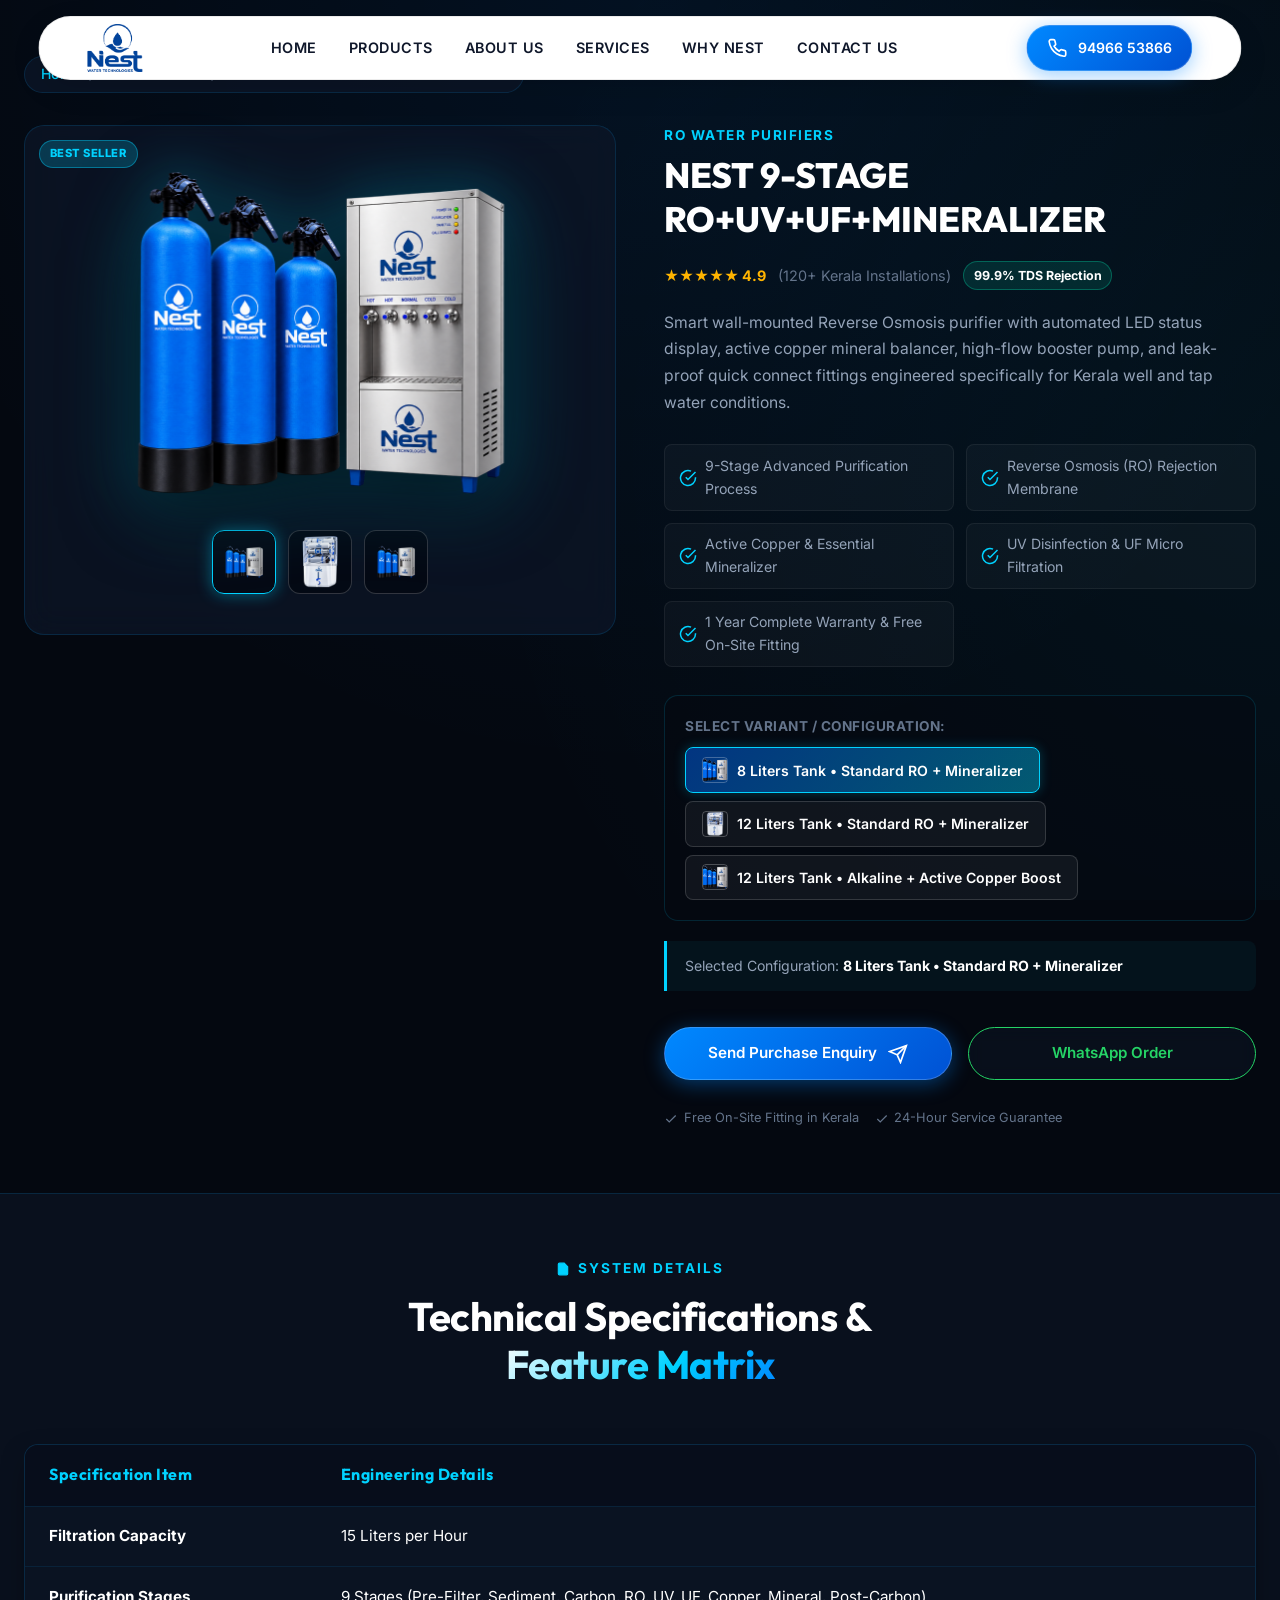
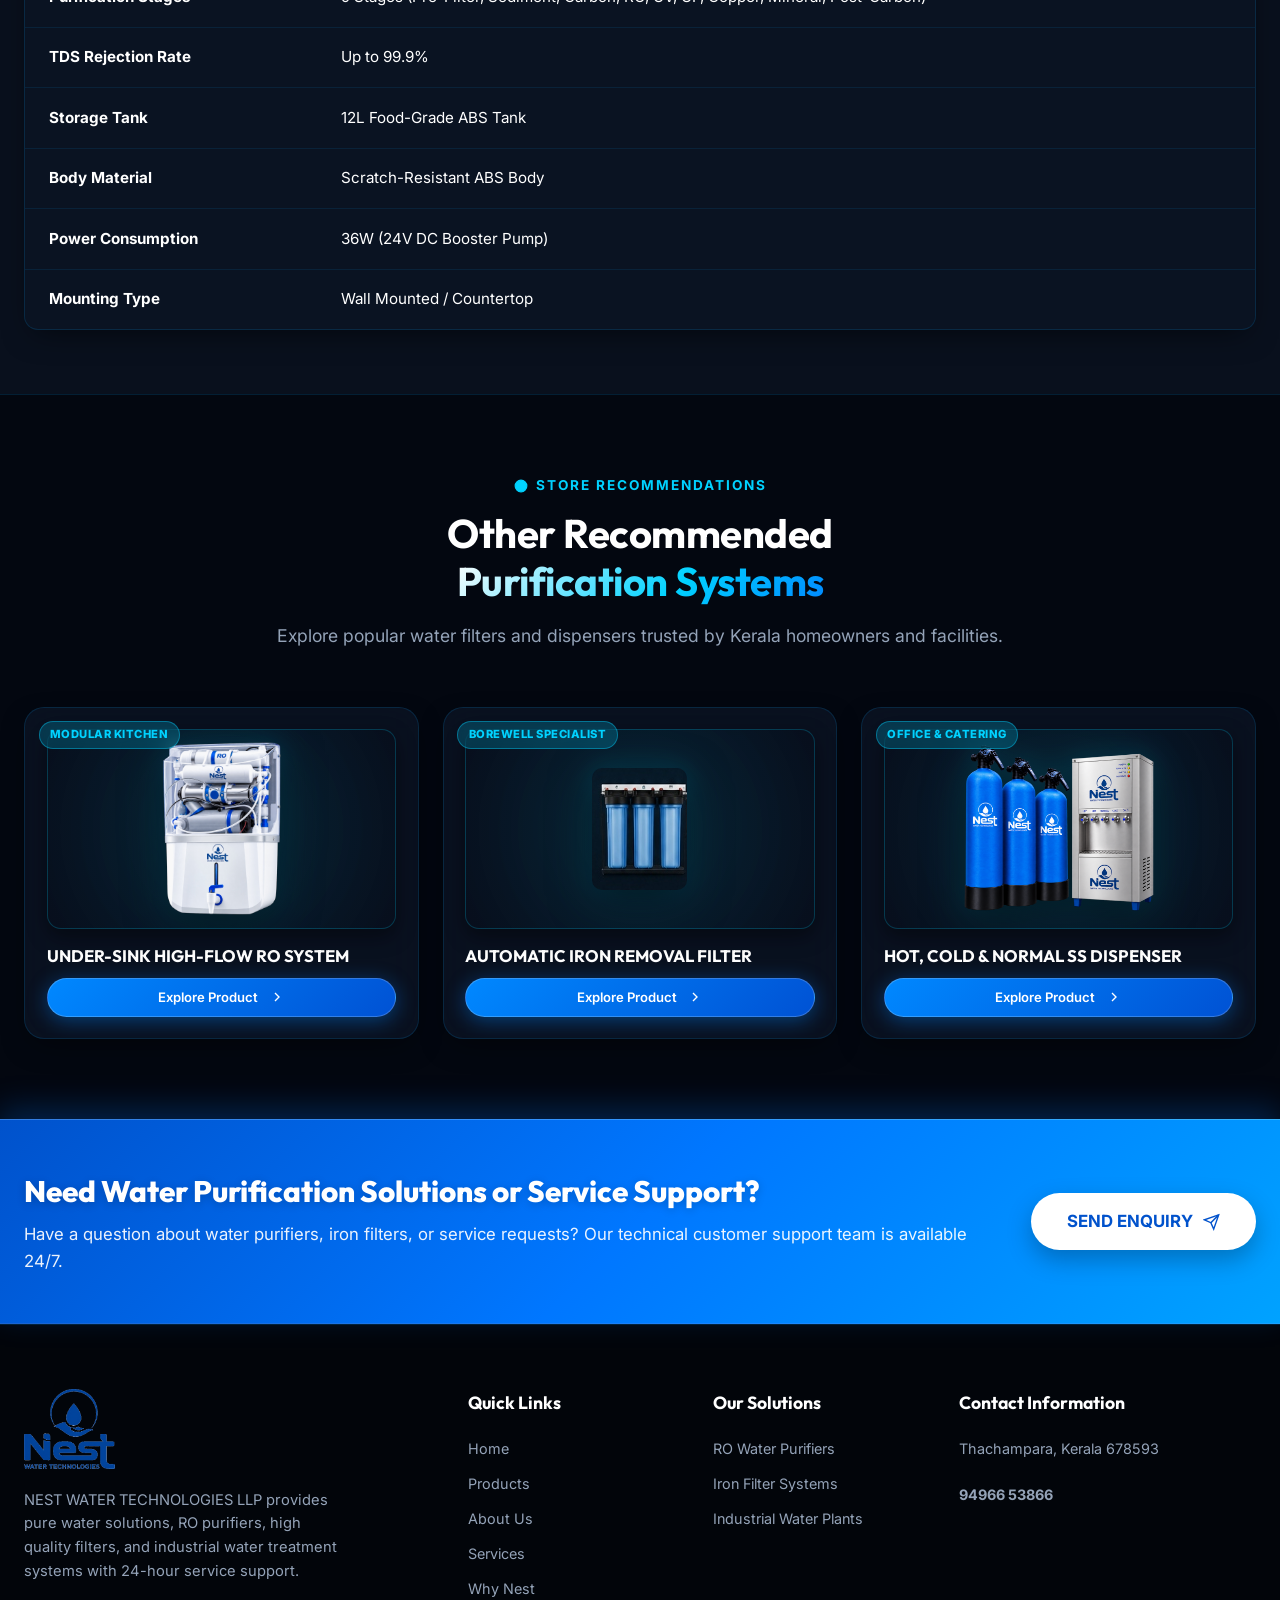
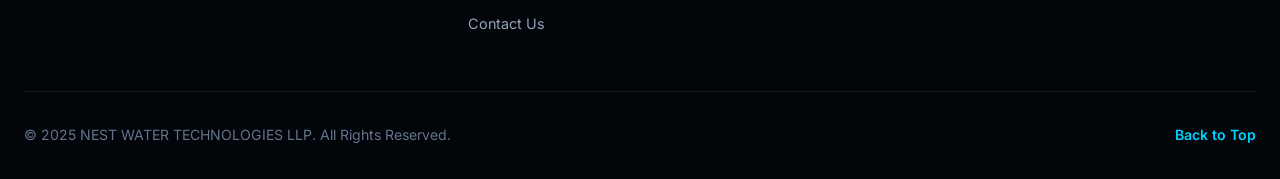
==== commit 9614a8dc: "Remove top category and description from product cards in catalog UI, keep in detail page" ====
--- a/product-detail.html
+++ b/product-detail.html
@@ -13,7 +13,7 @@
   <link rel="preconnect" href="https://fonts.googleapis.com">
   <link rel="preconnect" href="https://fonts.gstatic.com" crossorigin>
   <link href="https://fonts.googleapis.com/css2?family=Inter:wght@400;500;600;700&family=Outfit:wght@600;700;800&display=swap" rel="stylesheet">
-  <link rel="stylesheet" href="styles.css">
+  <link rel="stylesheet" href="styles.css?v=20261027_05">
 </head>
 <body>
 
@@ -245,9 +245,7 @@
             <div class="product-image-box">
               <img src="assets/purifier-card.png" alt="Under-Sink RO System">
             </div>
-            <div class="product-category">Compact Under-Sink</div>
             <h3 class="product-title">UNDER-SINK HIGH-FLOW RO SYSTEM</h3>
-            <p class="product-desc">Space-saving under-counter RO purifier with gooseneck stainless faucet.</p>
             <div class="btn btn-primary" style="width: 100%; justify-content: center; margin-top: auto; padding: 0.5rem 1rem; font-size: 0.82rem;">
               <span>Explore Product</span>
               <svg width="16" height="16" viewBox="0 0 24 24" fill="none" stroke="currentColor" stroke-width="2"><polyline points="9 18 15 12 9 6"></polyline></svg>
@@ -260,9 +258,7 @@
             <div class="product-image-box">
               <img src="assets/filter-card.png" alt="Iron Removal Water Filter">
             </div>
-            <div class="product-category">Whole-House Filter</div>
             <h3 class="product-title">AUTOMATIC IRON REMOVAL FILTER</h3>
-            <p class="product-desc">FRP vessel media filter eliminating iron stains, yellow odor, and rust sediment.</p>
             <div class="btn btn-primary" style="width: 100%; justify-content: center; margin-top: auto; padding: 0.5rem 1rem; font-size: 0.82rem;">
               <span>Explore Product</span>
               <svg width="16" height="16" viewBox="0 0 24 24" fill="none" stroke="currentColor" stroke-width="2"><polyline points="9 18 15 12 9 6"></polyline></svg>
@@ -275,9 +271,7 @@
             <div class="product-image-box">
               <img src="assets/hero-purifier.png" alt="SS Water Dispenser">
             </div>
-            <div class="product-category">SS Water Dispenser</div>
             <h3 class="product-title">HOT, COLD & NORMAL SS DISPENSER</h3>
-            <p class="product-desc">Food-grade SS 304 multi-tap water dispenser unit for heavy daily use.</p>
             <div class="btn btn-primary" style="width: 100%; justify-content: center; margin-top: auto; padding: 0.5rem 1rem; font-size: 0.82rem;">
               <span>Explore Product</span>
               <svg width="16" height="16" viewBox="0 0 24 24" fill="none" stroke="currentColor" stroke-width="2"><polyline points="9 18 15 12 9 6"></polyline></svg>
@@ -355,6 +349,6 @@
   </footer>
 
   <script src="js/store-db.js"></script>
-  <script src="js/main.js"></script>
+  <script src="js/main.js?v=20261027_05"></script>
 </body>
 </html>
--- a/styles.css
+++ b/styles.css
@@ -1427,18 +1427,22 @@
   left: 0;
   right: 0;
   z-index: 990;
-  background: rgba(4, 8, 16, 0.94);
-  backdrop-filter: blur(16px);
-  -webkit-backdrop-filter: blur(16px);
-  border-top: 1px solid var(--border-color);
-  padding: 0.75rem 1rem;
+  background: rgba(4, 10, 24, 0.92);
+  backdrop-filter: blur(18px);
+  -webkit-backdrop-filter: blur(18px);
+  border-top: 1px solid rgba(0, 210, 255, 0.2);
+  padding: 0.65rem 1rem max(0.65rem, env(safe-area-inset-bottom));
   gap: 0.75rem;
+  box-shadow: 0 -6px 24px rgba(0, 0, 0, 0.6);
 }
 
 .mobile-bottom-bar .btn {
   flex: 1;
-  padding: 0.75rem 0.5rem;
-  font-size: 0.88rem;
+  padding: 0.7rem 0.5rem;
+  font-size: 0.85rem;
+  font-weight: 700;
+  border-radius: 10px;
+  justify-content: center;
 }
 
 /* --------------------------------------------------------------------------
@@ -1624,112 +1628,177 @@
   }
 
   .hero-section {
-    padding-top: calc(var(--header-height) + 1.5rem);
-    padding-bottom: 3rem;
+    padding-top: calc(var(--header-height) + 1.25rem);
+    padding-bottom: 2.5rem;
     min-height: auto;
+    position: relative;
+    overflow: hidden;
   }
 
   .hero-grid {
-    grid-template-columns: 1fr;
-    gap: 2.5rem;
-  }
-
-  .hero-title {
-    font-size: 2.5rem;
-  }
-
-  .hero-subtitle {
-    font-size: 1.05rem;
-  }
-
-  .hero-actions {
-    flex-direction: column;
-    width: 100%;
-  }
-
-  .hero-actions .btn {
-    width: 100%;
-  }
-
-  .hero-trust-grid {
-    grid-template-columns: repeat(3, 1fr);
-    gap: 0.5rem;
-    padding-top: 1.25rem;
-    align-items: flex-start;
-  }
-
-  .trust-item {
-    flex-direction: column;
-    text-align: center;
-    gap: 0.35rem;
-  }
-
-  .trust-icon-box {
-    width: 36px;
-    height: 36px;
-    margin: 0 auto;
-  }
-
-  .trust-icon-box svg {
-    width: 18px;
-    height: 18px;
-  }
-
-  .trust-text-val {
-    font-size: 0.9rem;
-  }
-
-  .trust-text-lbl {
-    font-size: 0.7rem;
-    line-height: 1.25;
-  }
-
-  /* Hero Visual & Feature Chips Mobile Redesign */
-  .hero-visual {
-    width: 100%;
-    overflow: hidden;
-  }
-
-  .hero-visual-container {
-    max-width: 100%;
-    padding: 0.5rem 0 1rem 0;
     display: flex;
     flex-direction: column;
     align-items: center;
+    gap: 1.15rem;
+    text-align: center;
+  }
+
+  .hero-content {
+    display: contents; /* Seamless flex ordering on mobile view */
+  }
+
+  .eyebrow {
+    order: 1;
+    display: inline-flex;
+    align-items: center;
+    justify-content: center;
+    gap: 0.45rem;
+    padding: 0.35rem 0.95rem;
+    margin: 0 auto 0.2rem;
+    font-size: 0.72rem;
+    letter-spacing: 1.2px;
+    font-weight: 700;
+    color: var(--accent-cyan);
+    background: rgba(0, 210, 255, 0.08);
+    border: 1px solid rgba(0, 210, 255, 0.28);
+    border-radius: 999px;
+    box-shadow: 0 0 16px rgba(0, 210, 255, 0.15);
+  }
+
+  .hero-title {
+    order: 2;
+    font-size: clamp(2.1rem, 7vw, 2.6rem);
+    font-weight: 800;
+    line-height: 1.12;
+    letter-spacing: -0.6px;
+    margin: 0 auto 0.65rem;
+    max-width: 460px;
+    text-align: center;
+  }
+
+  .hero-title .glow-text {
+    background: linear-gradient(135deg, #00d2ff 0%, #00f0ff 50%, #38bdf8 100%);
+    -webkit-background-clip: text;
+    -webkit-text-fill-color: transparent;
+    text-shadow: 0 0 25px rgba(0, 210, 255, 0.4);
+    display: inline-block;
+  }
+
+  .hero-subtitle {
+    order: 3;
+    font-size: 0.96rem;
+    line-height: 1.5;
+    color: rgba(220, 235, 255, 0.78);
+    margin: 0 auto 1.25rem;
+    max-width: 420px;
+    text-align: center;
+  }
+
+  .hero-actions {
+    order: 4;
+    display: grid;
+    grid-template-columns: 1fr 1fr;
+    gap: 0.75rem;
+    width: 100%;
+    max-width: 420px;
+    margin: 0 auto 1.25rem;
+  }
+
+  .hero-actions .btn {
+    width: 100%;
+    padding: 0.82rem 0.65rem;
+    font-size: 0.85rem;
+    font-weight: 700;
+    letter-spacing: 0.4px;
+    border-radius: 12px;
+    justify-content: center;
+    box-shadow: 0 4px 15px rgba(0, 0, 0, 0.4);
+    transition: transform 0.2s ease, box-shadow 0.2s ease;
+  }
+
+  .hero-actions .btn:active {
+    transform: scale(0.97);
+  }
+
+  .hero-actions .btn-outline {
+    background: rgba(0, 210, 255, 0.08);
+    border: 1px solid rgba(0, 210, 255, 0.35);
+    color: #ffffff;
+    backdrop-filter: blur(8px);
+  }
+
+  /* Hero Visual & Feature Chips Mobile Redesign */
+  .hero-visual {
+    order: 5;
+    width: 100%;
+    max-width: 440px;
+    margin: 0 auto;
+    overflow: visible;
+  }
+
+  .hero-visual-container {
+    max-width: 100%;
+    padding: 0.25rem 0 0.5rem 0;
+    display: flex;
+    flex-direction: column;
+    align-items: center;
+    position: relative;
   }
 
   .purifier-img-wrapper {
-    max-width: 520px;
+    position: relative;
+    max-width: 290px;
     width: 100%;
     margin: 0 auto;
-    padding: 0 0.5rem;
+    padding: 0;
+    display: flex;
+    justify-content: center;
   }
 
   .hero-purifier-img {
     max-width: 100%;
-    max-height: 480px;
+    max-height: 285px;
     height: auto;
-  }
-
-  /* Ambient Aura Rings scaling on mobile & tablets */
+    object-fit: contain;
+    filter: drop-shadow(0 15px 30px rgba(0, 180, 255, 0.28));
+    animation: floatPurifierMobile 6s ease-in-out infinite;
+  }
+
+  @keyframes floatPurifierMobile {
+    0%, 100% { transform: translateY(0px); }
+    50% { transform: translateY(-7px); }
+  }
+
+  /* Multi-layer Ambient Aura Glows on Mobile */
+  .hero-aura-glow {
+    width: 260px;
+    height: 260px;
+    filter: blur(50px);
+    opacity: 0.75;
+    background: radial-gradient(circle, rgba(0, 210, 255, 0.35) 0%, rgba(0, 102, 255, 0.15) 50%, transparent 70%);
+  }
+
+  /* Ambient Aura Rings scaling on mobile */
   .aura-ring-1 {
-    width: 380px;
-    height: 380px;
+    width: 260px;
+    height: 260px;
+    opacity: 0.35;
   }
 
   .aura-ring-2 {
-    width: 480px;
-    height: 480px;
-  }
-
-  /* Transform floating chips into a clean 2x2 grid below the purifier image */
+    width: 330px;
+    height: 330px;
+    opacity: 0.2;
+  }
+
+  /* Transform floating chips into a high-tech 2x2 grid */
   .hero-chips-container {
-    display: grid;
-    grid-template-columns: repeat(2, 1fr);
-    gap: 0.65rem;
+    display: grid !important;
+    grid-template-columns: repeat(2, 1fr) !important;
+    gap: 0.55rem;
     width: 100%;
-    max-width: 440px;
-    margin-top: 1.25rem;
+    max-width: 420px;
+    margin-top: 1.15rem;
     z-index: 5;
   }
 
@@ -1740,36 +1809,63 @@
     left: auto !important;
     right: auto !important;
     transform: none !important;
+    animation: none !important;
     width: 100%;
-    padding: 0.55rem 0.65rem;
+    padding: 0.58rem 0.65rem;
     gap: 0.5rem;
-    box-shadow: 0 4px 15px rgba(0, 0, 0, 0.5), var(--glow-cyan);
-    border-radius: var(--radius-sm);
+    background: linear-gradient(135deg, rgba(8, 22, 44, 0.8) 0%, rgba(4, 12, 26, 0.9) 100%);
+    backdrop-filter: blur(12px);
+    -webkit-backdrop-filter: blur(12px);
+    border: 1px solid rgba(0, 210, 255, 0.22);
+    border-radius: 12px;
+    box-shadow: 0 4px 16px rgba(0, 0, 0, 0.45), inset 0 1px 0 rgba(255, 255, 255, 0.08);
+    display: flex;
+    align-items: center;
+    text-align: left;
   }
 
   .floating-chip:hover {
     transform: translateY(-2px) !important;
+    border-color: rgba(0, 210, 255, 0.4);
   }
 
   .chip-icon-box {
-    width: 30px;
-    height: 30px;
+    width: 32px;
+    height: 32px;
+    min-width: 32px;
+    border-radius: 8px;
+    background: rgba(0, 210, 255, 0.12);
+    border: 1px solid rgba(0, 210, 255, 0.25);
+    display: flex;
+    align-items: center;
+    justify-content: center;
+    color: var(--accent-cyan);
+    flex-shrink: 0;
   }
 
   .chip-icon-box svg {
-    width: 15px;
-    height: 15px;
+    width: 16px;
+    height: 16px;
   }
 
   .chip-title {
-    font-size: 0.78rem;
+    font-size: 0.76rem;
+    font-weight: 700;
+    color: #ffffff;
+    line-height: 1.2;
   }
 
   .chip-sub {
-    font-size: 0.65rem;
+    font-size: 0.63rem;
+    color: rgba(180, 210, 245, 0.72);
+    line-height: 1.2;
   }
 
   /* Hotspots Popover Mobile Alignment */
+  .filter-hotspot {
+    transform: scale(0.85);
+  }
+
   .hotspot-popover {
     width: 210px;
     max-width: calc(100vw - 32px);
@@ -1779,7 +1875,69 @@
     z-index: 100;
   }
 
-  .products-grid,
+  /* Hero Trust Ribbon - Always Aligned in a Single Horizontal Row */
+  .hero-trust-grid {
+    order: 6;
+    display: grid !important;
+    grid-template-columns: repeat(3, 1fr) !important;
+    grid-auto-flow: column !important;
+    gap: 0.5rem !important;
+    width: 100% !important;
+    max-width: 480px !important;
+    margin: 1.5rem auto 0 !important;
+    padding-top: 1.25rem !important;
+    border-top: 1px solid rgba(255, 255, 255, 0.12) !important;
+    align-items: stretch !important;
+    background: transparent !important;
+    box-shadow: none !important;
+    border-radius: 0 !important;
+  }
+
+  .trust-item {
+    display: flex !important;
+    flex-direction: column !important;
+    align-items: center !important;
+    justify-content: flex-start !important;
+    text-align: center !important;
+    gap: 0.35rem !important;
+    padding: 0 0.2rem !important;
+    border: none !important;
+  }
+
+  .trust-icon-box {
+    width: 42px !important;
+    height: 42px !important;
+    min-width: 42px !important;
+    border-radius: 10px !important;
+    background: rgba(0, 210, 255, 0.1) !important;
+    border: 1px solid rgba(0, 210, 255, 0.28) !important;
+    color: var(--accent-cyan) !important;
+    margin: 0 auto 0.25rem auto !important;
+    display: flex !important;
+    align-items: center !important;
+    justify-content: center !important;
+    flex-shrink: 0 !important;
+  }
+
+  .trust-icon-box svg {
+    width: 20px !important;
+    height: 20px !important;
+  }
+
+  .trust-text-val {
+    font-size: 0.92rem !important;
+    font-weight: 700 !important;
+    color: #ffffff !important;
+    line-height: 1.2 !important;
+  }
+
+  .trust-text-lbl {
+    font-size: 0.68rem !important;
+    color: rgba(180, 210, 245, 0.75) !important;
+    line-height: 1.25 !important;
+    white-space: normal !important;
+  }
+
   .services-grid,
   .about-grid,
   .contact-grid {
@@ -2741,31 +2899,19 @@
 }
 
 .store-product-card .product-category {
-  font-size: 0.75rem;
-  font-weight: 700;
-  color: var(--accent-cyan);
-  text-transform: uppercase;
-  letter-spacing: 0.8px;
-  margin-bottom: 0.25rem;
+  display: none !important;
 }
 
 .store-product-card .product-title {
   font-size: 1.05rem;
   font-weight: 700;
   color: #ffffff;
-  margin-bottom: 0.4rem;
+  margin-bottom: 0.6rem;
   line-height: 1.35;
 }
 
 .store-product-card .product-desc {
-  font-size: 0.84rem;
-  color: var(--text-secondary);
-  line-height: 1.5;
-  margin-bottom: 0.85rem;
-  display: -webkit-box;
-  -webkit-line-clamp: 2;
-  -webkit-box-orient: vertical;
-  overflow: hidden;
+  display: none !important;
 }
 
 .product-badge-pill {
@@ -3306,93 +3452,90 @@
     font-size: 1.35rem;
   }
 
-  /* Hero Section Layout */
-  .hero-section {
-    padding-top: calc(var(--header-height) + 2.5rem);
-    padding-bottom: 3.5rem;
-    min-height: auto;
-    text-align: center;
-  }
-
-  .hero-grid {
-    grid-template-columns: 1fr;
-    gap: 3rem;
-  }
-
-  .hero-content {
-    display: flex;
-    flex-direction: column;
-    align-items: center;
-  }
-
-  .hero-title {
-    font-size: 2.6rem;
-    line-height: 1.15;
-  }
-
-  .hero-subtitle {
-    max-width: 100%;
-    margin-left: auto;
-    margin-right: auto;
-  }
-
-  .hero-actions {
-    justify-content: center;
-    width: 100%;
-  }
-
-  .hero-trust-grid {
-    grid-template-columns: repeat(3, 1fr);
-    width: 100%;
-    max-width: 650px;
-    margin: 0 auto;
-  }
-
-  /* Hero Visual & Chips Adjustment */
-  .hero-visual-container {
-    max-width: 100%;
-  }
-
-  .hero-purifier-img {
-    max-height: 520px;
-  }
-
-  .aura-ring-1 {
-    width: 90vw;
-    height: 90vw;
-    max-width: 500px;
-    max-height: 500px;
-  }
-
-  .aura-ring-2 {
-    width: 98vw;
-    height: 98vw;
-    max-width: 600px;
-    max-height: 600px;
-  }
-
-  .floating-chip {
-    position: relative !important;
-    top: auto !important;
-    bottom: auto !important;
-    left: auto !important;
-    right: auto !important;
-    margin: 0.5rem;
-    display: inline-flex !important;
-  }
-
-  .hero-chips-container {
-    display: flex !important;
-    flex-wrap: wrap;
-    justify-content: center;
-    gap: 0.75rem;
-    margin-top: 1.5rem;
-    width: 100%;
-  }
-
-  .hotspot-popover {
-    width: 200px;
-    padding: 0.75rem;
+  /* Tablet Hero Layout (769px - 992px only) */
+  @media (min-width: 769px) {
+    .hero-section {
+      padding-top: calc(var(--header-height) + 2.5rem);
+      padding-bottom: 3.5rem;
+      min-height: auto;
+      text-align: center;
+    }
+
+    .hero-grid {
+      grid-template-columns: 1fr;
+      gap: 3rem;
+    }
+
+    .hero-content {
+      display: flex;
+      flex-direction: column;
+      align-items: center;
+    }
+
+    .hero-title {
+      font-size: 2.6rem;
+      line-height: 1.15;
+    }
+
+    .hero-subtitle {
+      max-width: 100%;
+      margin-left: auto;
+      margin-right: auto;
+    }
+
+    .hero-actions {
+      justify-content: center;
+      width: 100%;
+    }
+
+    .hero-trust-grid {
+      grid-template-columns: repeat(3, 1fr);
+      width: 100%;
+      max-width: 650px;
+      margin: 0 auto;
+    }
+
+    .hero-visual-container {
+      max-width: 100%;
+    }
+
+    .hero-purifier-img {
+      max-height: 520px;
+    }
+
+    .aura-ring-1 {
+      width: 500px;
+      height: 500px;
+    }
+
+    .aura-ring-2 {
+      width: 600px;
+      height: 600px;
+    }
+
+    .floating-chip {
+      position: relative !important;
+      top: auto !important;
+      bottom: auto !important;
+      left: auto !important;
+      right: auto !important;
+      margin: 0.5rem;
+      display: inline-flex !important;
+    }
+
+    .hero-chips-container {
+      display: flex !important;
+      flex-wrap: wrap;
+      justify-content: center;
+      gap: 0.75rem;
+      margin-top: 1.5rem;
+      width: 100%;
+    }
+
+    .hotspot-popover {
+      width: 200px;
+      padding: 0.75rem;
+    }
   }
 
   /* Products & Catalog Layout */
@@ -3475,42 +3618,160 @@
     font-size: 1.95rem;
   }
 
-  .hero-title {
-    font-size: 2.15rem;
-    letter-spacing: -0.5px;
-  }
-
-  .hero-subtitle {
-    font-size: 1.05rem;
-  }
-
-  .hero-actions {
-    flex-direction: column;
-    gap: 0.85rem;
-  }
-
-  .hero-actions .btn {
-    width: 100%;
-  }
-
-  .hero-trust-grid {
-    grid-template-columns: 1fr;
-    gap: 1rem;
-    text-align: left;
-  }
-
-  .trust-item {
-    justify-content: center;
-  }
-
-  .hero-purifier-img {
-    max-height: 380px;
-  }
-
-  /* Grids to Single Column */
+
+
+  /* =========================================================================
+     E-Commerce Responsive 2-Column Small Grid for Products on Mobile
+     ========================================================================= */
   .products-grid,
   .store-products-grid {
-    grid-template-columns: 1fr;
+    display: grid !important;
+    grid-template-columns: repeat(2, 1fr) !important;
+    gap: 0.65rem !important;
+    align-items: stretch !important;
+  }
+
+  /* Compact E-Commerce Product Cards */
+  .product-card,
+  .store-product-card {
+    padding: 0.65rem 0.65rem 0.75rem 0.65rem !important;
+    border-radius: 14px !important;
+    display: flex !important;
+    flex-direction: column !important;
+    justify-content: space-between !important;
+    height: 100% !important;
+    background: rgba(8, 20, 38, 0.78) !important;
+    border: 1px solid rgba(0, 210, 255, 0.18) !important;
+    backdrop-filter: blur(10px) !important;
+    -webkit-backdrop-filter: blur(10px) !important;
+    box-shadow: 0 4px 14px rgba(0, 0, 0, 0.35) !important;
+    transition: transform 0.2s ease, border-color 0.2s ease !important;
+    box-sizing: border-box !important;
+  }
+
+  .product-card:active,
+  .store-product-card:active {
+    transform: scale(0.98) !important;
+    border-color: rgba(0, 210, 255, 0.35) !important;
+  }
+
+  /* Compact Image Box */
+  .product-image-box,
+  .store-product-card .product-image-box {
+    width: 100% !important;
+    height: 130px !important;
+    min-height: 130px !important;
+    max-height: 130px !important;
+    margin-bottom: 0.55rem !important;
+    padding: 0.5rem !important;
+    border-radius: 10px !important;
+    display: flex !important;
+    align-items: center !important;
+    justify-content: center !important;
+    background: radial-gradient(circle at 50% 50%, rgba(0, 210, 255, 0.1) 0%, rgba(6, 14, 28, 0.85) 100%) !important;
+    border: 1px solid rgba(0, 210, 255, 0.2) !important;
+    position: relative !important;
+    overflow: hidden !important;
+    box-sizing: border-box !important;
+  }
+
+  .product-image-box img,
+  .store-product-card .product-image-box img {
+    max-height: 110px !important;
+    max-width: 90% !important;
+    width: auto !important;
+    height: auto !important;
+    object-fit: contain !important;
+    margin: auto !important;
+    border-radius: 6px !important;
+    filter: drop-shadow(0 6px 14px rgba(0, 0, 0, 0.6)) drop-shadow(0 0 10px rgba(0, 210, 255, 0.2)) !important;
+  }
+
+  /* Badge Pill in corner */
+  .product-badge-pill {
+    top: 0.4rem !important;
+    left: 0.4rem !important;
+    padding: 0.16rem 0.45rem !important;
+    font-size: 0.58rem !important;
+    font-weight: 700 !important;
+    letter-spacing: 0.3px !important;
+    border-radius: 999px !important;
+    box-shadow: 0 2px 8px rgba(0, 0, 0, 0.4) !important;
+  }
+
+  /* Category Label */
+  .store-product-card .product-category {
+    display: none !important;
+  }
+
+  /* Title with 2-line clamp */
+  .product-title,
+  .store-product-card .product-title {
+    font-size: 0.82rem !important;
+    font-weight: 700 !important;
+    line-height: 1.25 !important;
+    margin-bottom: 0.35rem !important;
+    color: #ffffff !important;
+    display: -webkit-box !important;
+    -webkit-line-clamp: 2 !important;
+    -webkit-box-orient: vertical !important;
+    overflow: hidden !important;
+    min-height: 2.1em !important;
+  }
+
+  /* Description */
+  .store-product-card .product-desc {
+    display: none !important;
+  }
+
+  /* Feature spec pills */
+  .store-product-card div[style*="flex-wrap"] {
+    gap: 0.25rem !important;
+    margin-bottom: 0.45rem !important;
+  }
+
+  .store-product-card div[style*="flex-wrap"] span {
+    font-size: 0.58rem !important;
+    padding: 0.12rem 0.35rem !important;
+    border-radius: 4px !important;
+    white-space: nowrap !important;
+  }
+
+  /* Action Buttons */
+  .product-card .product-action-link,
+  .store-product-card .btn,
+  .store-product-card .btn-primary {
+    width: 100% !important;
+    min-height: 32px !important;
+    padding: 0.45rem 0.4rem !important;
+    font-size: 0.72rem !important;
+    font-weight: 700 !important;
+    border-radius: 8px !important;
+    display: flex !important;
+    align-items: center !important;
+    justify-content: center !important;
+    text-align: center !important;
+    gap: 0.25rem !important;
+    margin-top: auto !important;
+    box-sizing: border-box !important;
+  }
+
+  .product-card .product-action-link {
+    background: rgba(0, 210, 255, 0.1) !important;
+    border: 1px solid rgba(0, 210, 255, 0.28) !important;
+    color: var(--accent-cyan) !important;
+  }
+
+  .product-card .product-action-link svg,
+  .store-product-card .btn svg {
+    width: 13px !important;
+    height: 13px !important;
+    flex-shrink: 0 !important;
+  }
+
+  /* Homepage Products Grid Feature card highlight */
+  .products-grid > .product-card:last-child:nth-child(odd) {
+    grid-column: span 2 !important;
   }
 
   .services-grid {
@@ -3637,30 +3898,87 @@
   }
 
   .hero-title {
-    font-size: 1.8rem;
+    font-size: 1.95rem;
+    line-height: 1.12;
+  }
+
+  .hero-subtitle {
+    font-size: 0.9rem;
+    padding: 0 0.25rem;
+  }
+
+  .hero-actions {
+    gap: 0.55rem;
+  }
+
+  .hero-actions .btn {
+    padding: 0.75rem 0.5rem;
+    font-size: 0.82rem;
+  }
+
+  .purifier-img-wrapper {
+    max-width: 260px;
+  }
+
+  .hero-purifier-img {
+    max-height: 255px;
+  }
+
+  .aura-ring-1 {
+    width: 230px;
+    height: 230px;
+  }
+
+  .aura-ring-2 {
+    width: 290px;
+    height: 290px;
   }
 
   .section-title {
     font-size: 1.7rem;
   }
 
-  .btn {
-    padding: 0.75rem 1.25rem;
-    font-size: 0.9rem;
-  }
-
   .floating-chip {
-    padding: 0.5rem 0.75rem;
-    width: 100%;
-    justify-content: flex-start;
+    padding: 0.48rem 0.55rem;
+    gap: 0.4rem;
+  }
+
+  .chip-icon-box {
+    width: 28px;
+    height: 28px;
+    min-width: 28px;
+  }
+
+  .chip-icon-box svg {
+    width: 14px;
+    height: 14px;
   }
 
   .chip-title {
-    font-size: 0.8rem;
+    font-size: 0.72rem;
   }
 
   .chip-sub {
-    font-size: 0.68rem;
+    font-size: 0.6rem;
+  }
+
+  .trust-icon-box {
+    width: 36px !important;
+    height: 36px !important;
+    min-width: 36px !important;
+  }
+
+  .trust-icon-box svg {
+    width: 17px !important;
+    height: 17px !important;
+  }
+
+  .trust-text-val {
+    font-size: 0.85rem !important;
+  }
+
+  .trust-text-lbl {
+    font-size: 0.65rem !important;
   }
 
   .hotspot-popover {
@@ -3668,9 +3986,43 @@
     transform: translateX(-50%) translateY(0);
     width: 180px;
   }
-}
-
-
-
-
-
+
+  /* Extra Small Devices 2-Column Grid Fine-Tuning */
+  .products-grid,
+  .store-products-grid {
+    gap: 0.5rem !important;
+  }
+
+  .product-card,
+  .store-product-card {
+    padding: 0.55rem 0.55rem 0.65rem 0.55rem !important;
+    border-radius: 12px !important;
+  }
+
+  .product-image-box,
+  .store-product-card .product-image-box {
+    height: 120px !important;
+    min-height: 120px !important;
+    max-height: 120px !important;
+    padding: 0.4rem !important;
+  }
+
+  .product-image-box img,
+  .store-product-card .product-image-box img {
+    max-height: 100px !important;
+  }
+
+  .product-title,
+  .store-product-card .product-title {
+    font-size: 0.78rem !important;
+  }
+
+  .product-desc {
+    font-size: 0.65rem !important;
+  }
+}
+
+
+
+
+
